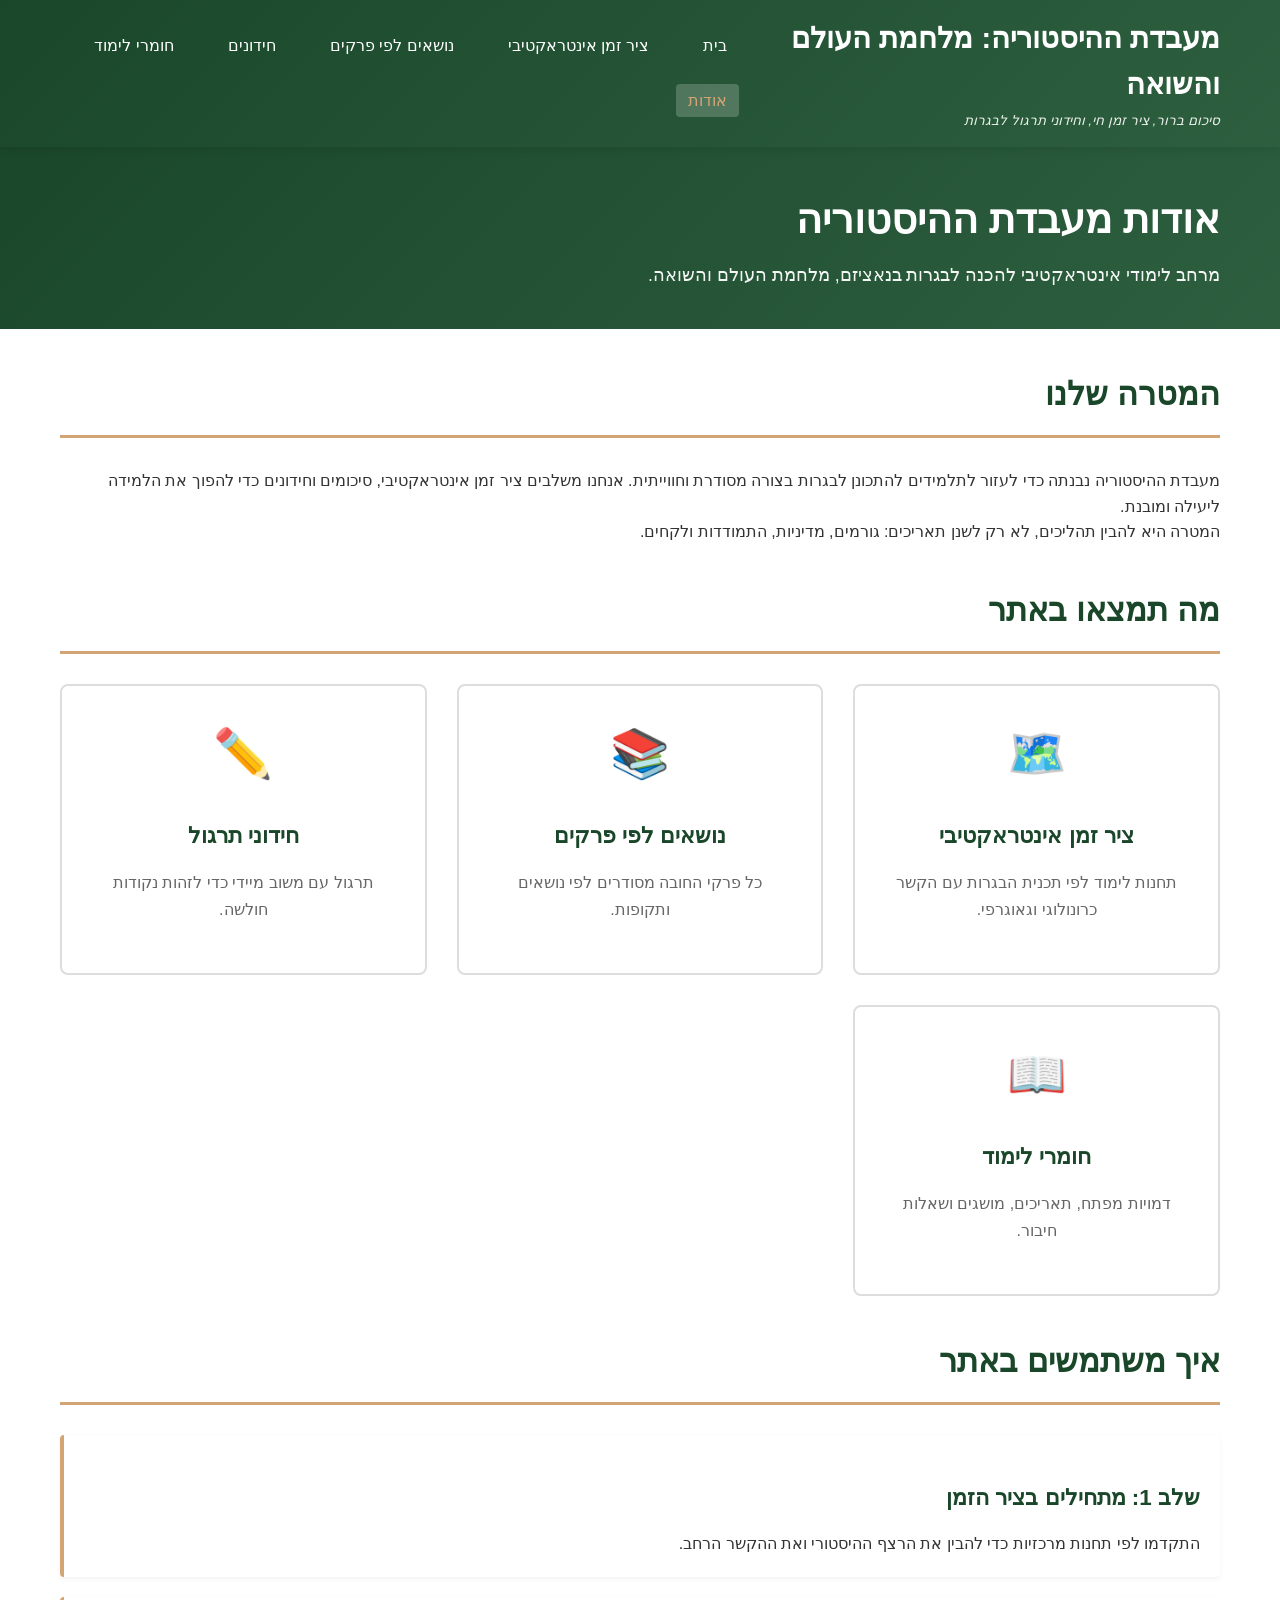
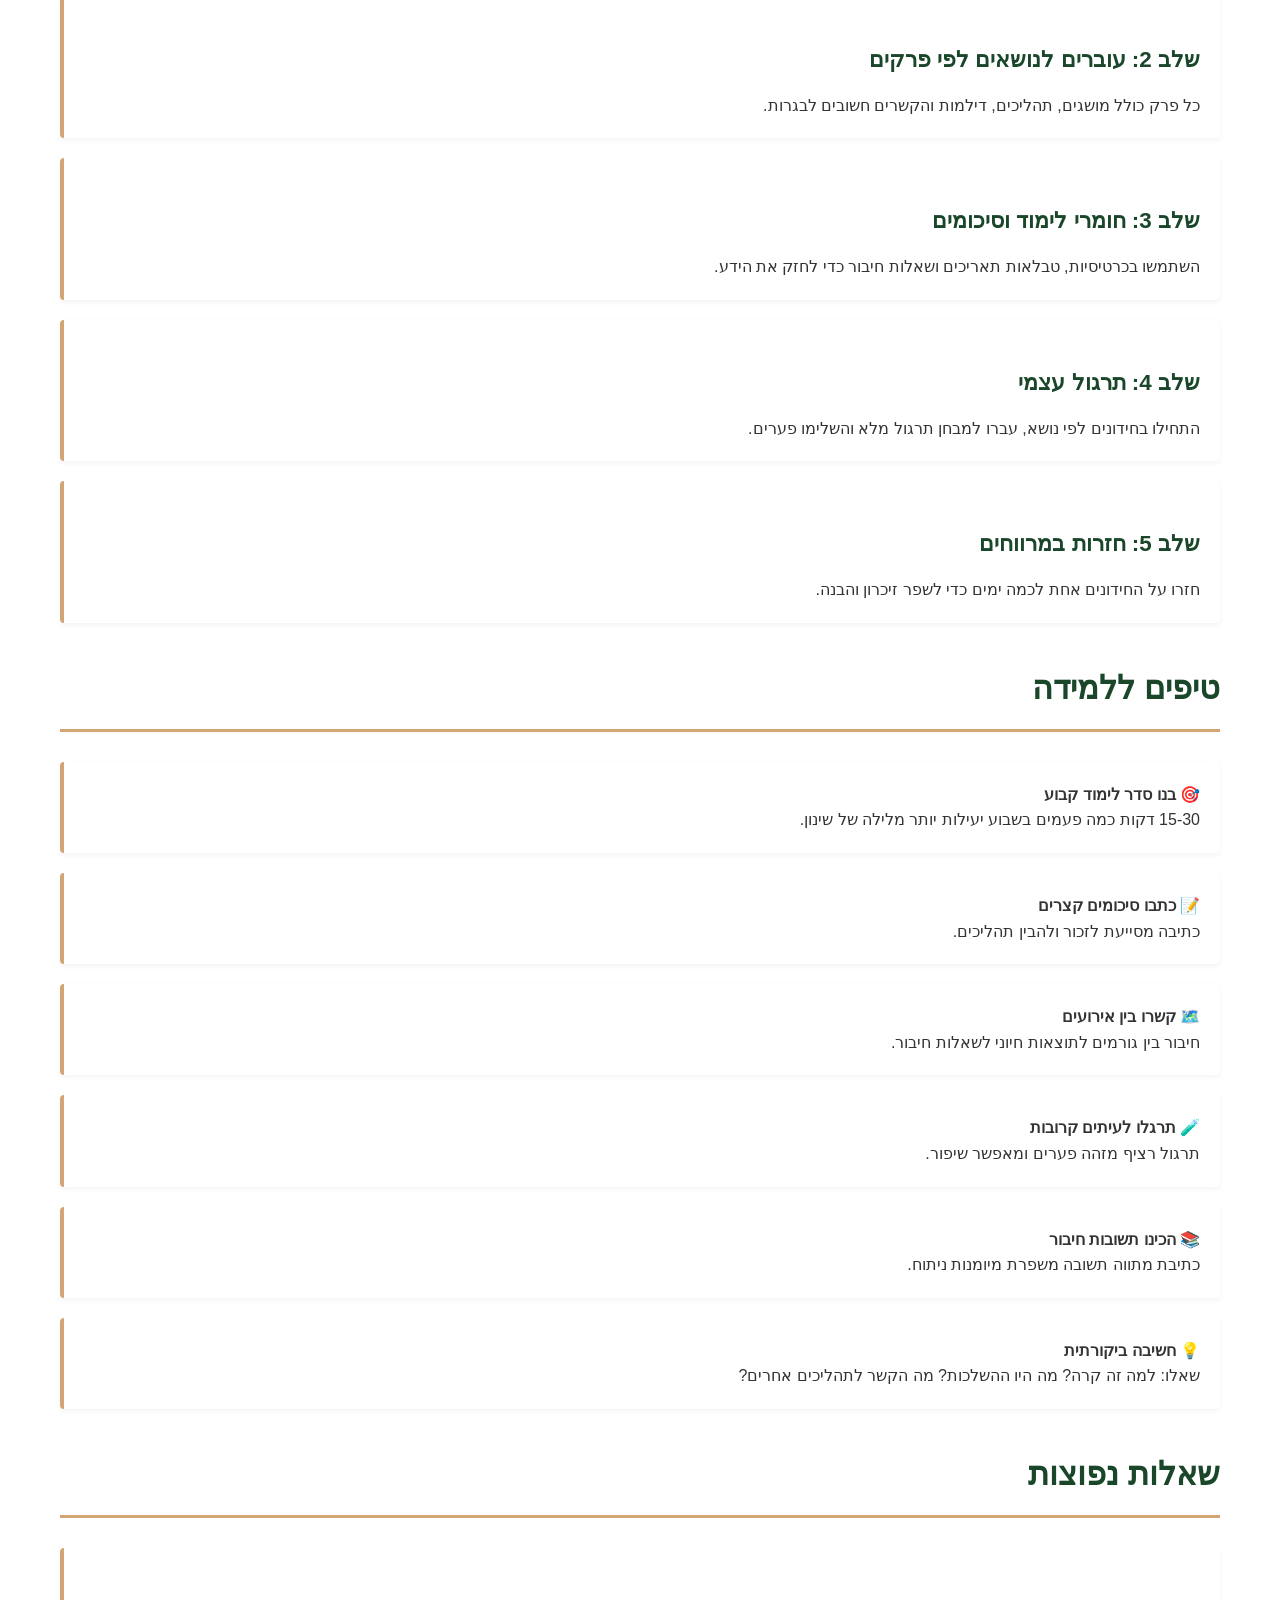
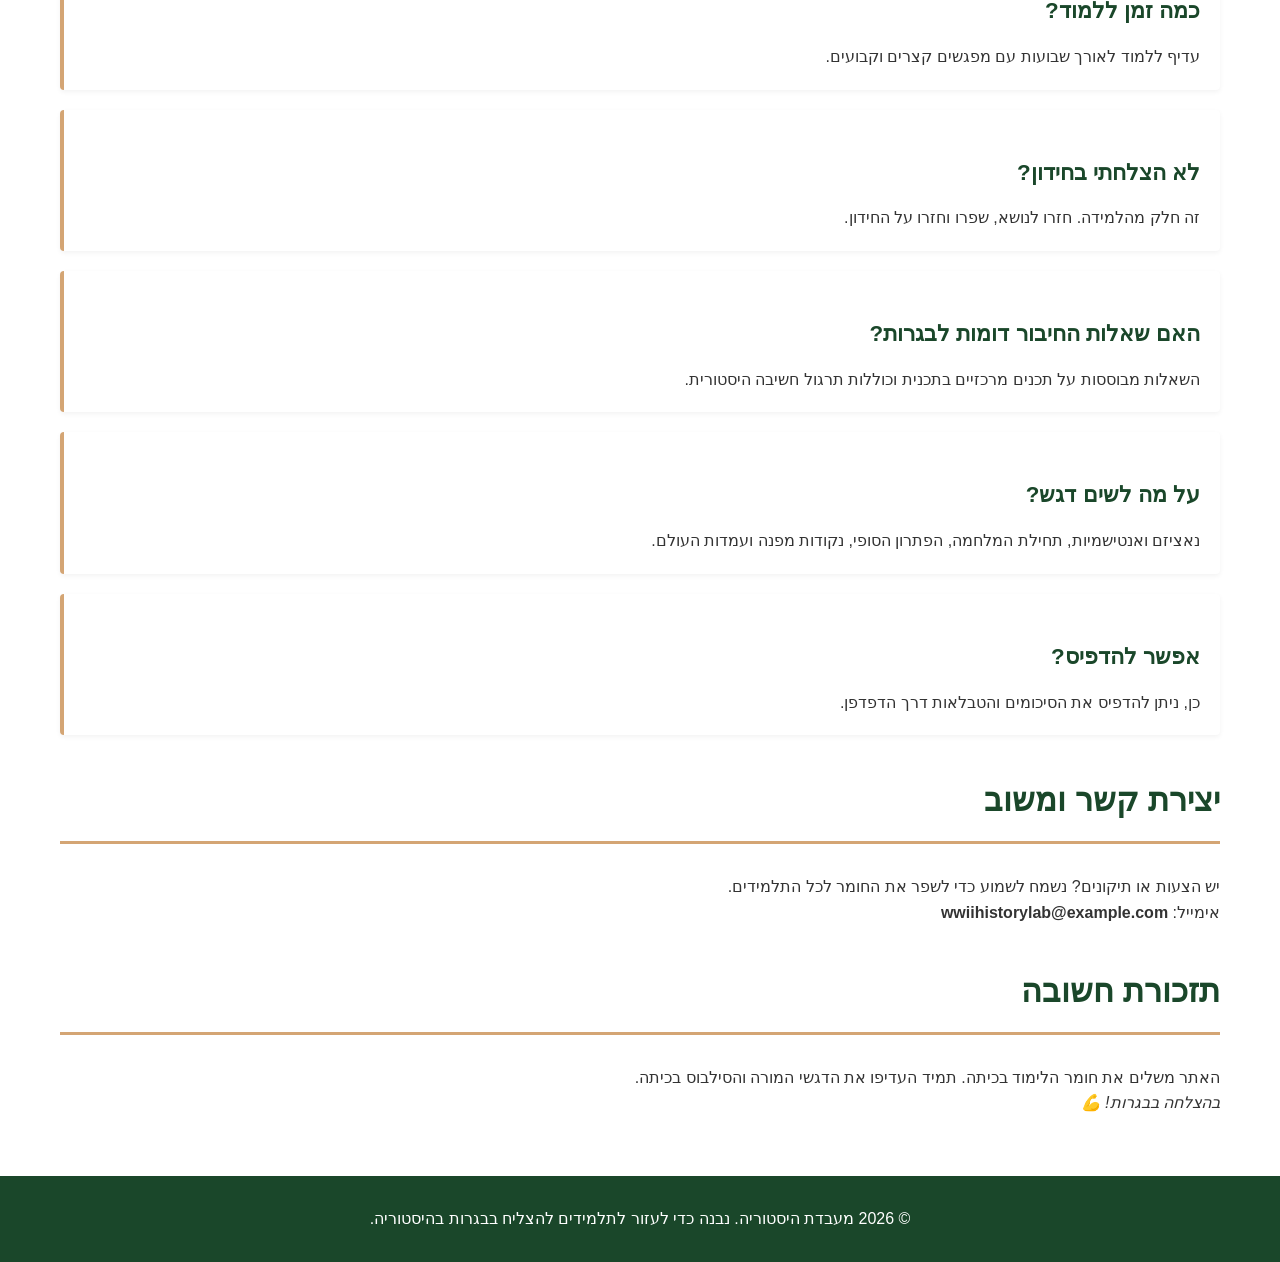
==== about.html @ 6826a418 "Add study materials and topics pages with corresponding styles - Created study-materials.html to pro" ====
<!DOCTYPE html>
<html lang="he" dir="rtl">
<head>
  <meta charset="UTF-8">
  <meta name="viewport" content="width=device-width, initial-scale=1.0">
  <title>אודות - מעבדת היסטוריה</title>
  <link rel="stylesheet" href="styles/style.css">
</head>

<body dir="rtl">
  <header class="main-header">
    <div class="header-container">
      <div class="logo">
        <h1>מעבדת ההיסטוריה: מלחמת העולם והשואה</h1>
        <p class="tagline">סיכום ברור, ציר זמן חי, וחידוני תרגול לבגרות</p>
      </div>
      <nav class="main-nav">
        <ul>
          <li><a href="index.html">בית</a></li>
          <li><a href="interactive-timeline.html">ציר זמן אינטראקטיבי</a></li>
          <li><a href="topics.html">נושאים לפי פרקים</a></li>
          <li><a href="quizzes.html">חידונים</a></li>
          <li><a href="study-materials.html">חומרי לימוד</a></li>
          <li><a href="about.html" class="active">אודות</a></li>
        </ul>
      </nav>
    </div>
  </header>

  <main>
    <section class="page-header">
      <div class="container">
        <h1>אודות מעבדת ההיסטוריה</h1>
        <p>מרחב לימודי אינטראקטיבי להכנה לבגרות בנאציזם, מלחמת העולם והשואה.</p>
      </div>
    </section>

    <div class="container">
      <section>
        <h2>המטרה שלנו</h2>
        <p>
          מעבדת ההיסטוריה נבנתה כדי לעזור לתלמידים להתכונן לבגרות בצורה מסודרת וחווייתית. 
          אנחנו משלבים ציר זמן אינטראקטיבי, סיכומים וחידונים כדי להפוך את הלמידה ליעילה ומובנת.
        </p>
        <p>
          המטרה היא להבין תהליכים, לא רק לשנן תאריכים: גורמים, מדיניות, התמודדות ולקחים.
        </p>
      </section>

      <section>
        <h2>מה תמצאו באתר</h2>
        <div class="features-grid" style="margin-bottom: 40px;">
          <div class="feature-card">
            <div class="feature-icon">🗺️</div>
            <h3>ציר זמן אינטראקטיבי</h3>
            <p>תחנות לימוד לפי תכנית הבגרות עם הקשר כרונולוגי וגאוגרפי.</p>
          </div>

          <div class="feature-card">
            <div class="feature-icon">📚</div>
            <h3>נושאים לפי פרקים</h3>
            <p>כל פרקי החובה מסודרים לפי נושאים ותקופות.</p>
          </div>

          <div class="feature-card">
            <div class="feature-icon">✏️</div>
            <h3>חידוני תרגול</h3>
            <p>תרגול עם משוב מיידי כדי לזהות נקודות חולשה.</p>
          </div>

          <div class="feature-card">
            <div class="feature-icon">📖</div>
            <h3>חומרי לימוד</h3>
            <p>דמויות מפתח, תאריכים, מושגים ושאלות חיבור.</p>
          </div>
        </div>
      </section>

      <section>
        <h2>איך משתמשים באתר</h2>
        <div class="card">
          <h3>שלב 1: מתחילים בציר הזמן</h3>
          <p>
            התקדמו לפי תחנות מרכזיות כדי להבין את הרצף ההיסטורי ואת ההקשר הרחב.
          </p>
        </div>

        <div class="card">
          <h3>שלב 2: עוברים לנושאים לפי פרקים</h3>
          <p>
            כל פרק כולל מושגים, תהליכים, דילמות והקשרים חשובים לבגרות.
          </p>
        </div>

        <div class="card">
          <h3>שלב 3: חומרי לימוד וסיכומים</h3>
          <p>
            השתמשו בכרטיסיות, טבלאות תאריכים ושאלות חיבור כדי לחזק את הידע.
          </p>
        </div>

        <div class="card">
          <h3>שלב 4: תרגול עצמי</h3>
          <p>
            התחילו בחידונים לפי נושא, עברו למבחן תרגול מלא והשלימו פערים.
          </p>
        </div>

        <div class="card">
          <h3>שלב 5: חזרות במרווחים</h3>
          <p>חזרו על החידונים אחת לכמה ימים כדי לשפר זיכרון והבנה.</p>
        </div>
      </section>

      <section>
        <h2>טיפים ללמידה</h2>
        <div class="card">
          <h4>🎯 בנו סדר לימוד קבוע</h4>
          <p>15-30 דקות כמה פעמים בשבוע יעילות יותר מלילה של שינון.</p>
        </div>

        <div class="card">
          <h4>📝 כתבו סיכומים קצרים</h4>
          <p>כתיבה מסייעת לזכור ולהבין תהליכים.</p>
        </div>

        <div class="card">
          <h4>🗺️ קשרו בין אירועים</h4>
          <p>חיבור בין גורמים לתוצאות חיוני לשאלות חיבור.</p>
        </div>

        <div class="card">
          <h4>🧪 תרגלו לעיתים קרובות</h4>
          <p>תרגול רציף מזהה פערים ומאפשר שיפור.</p>
        </div>

        <div class="card">
          <h4>📚 הכינו תשובות חיבור</h4>
          <p>כתיבת מתווה תשובה משפרת מיומנות ניתוח.</p>
        </div>

        <div class="card">
          <h4>💡 חשיבה ביקורתית</h4>
          <p>שאלו: למה זה קרה? מה היו ההשלכות? מה הקשר לתהליכים אחרים?</p>
        </div>
      </section>

      <section>
        <h2>שאלות נפוצות</h2>
        <div class="card">
          <h3>כמה זמן ללמוד?</h3>
          <p>עדיף ללמוד לאורך שבועות עם מפגשים קצרים וקבועים.</p>
        </div>

        <div class="card">
          <h3>לא הצלחתי בחידון?</h3>
          <p>זה חלק מהלמידה. חזרו לנושא, שפרו וחזרו על החידון.</p>
        </div>

        <div class="card">
          <h3>האם שאלות החיבור דומות לבגרות?</h3>
          <p>השאלות מבוססות על תכנים מרכזיים בתכנית וכוללות תרגול חשיבה היסטורית.</p>
        </div>

        <div class="card">
          <h3>על מה לשים דגש?</h3>
          <p>נאציזם ואנטישמיות, תחילת המלחמה, הפתרון הסופי, נקודות מפנה ועמדות העולם.</p>
        </div>

        <div class="card">
          <h3>אפשר להדפיס?</h3>
          <p>כן, ניתן להדפיס את הסיכומים והטבלאות דרך הדפדפן.</p>
        </div>
      </section>

      <section>
        <h2>יצירת קשר ומשוב</h2>
        <p>יש הצעות או תיקונים? נשמח לשמוע כדי לשפר את החומר לכל התלמידים.</p>
        <p>אימייל: <strong>wwiihistorylab@example.com</strong></p>
      </section>

      <section>
        <h2>תזכורת חשובה</h2>
        <p>האתר משלים את חומר הלימוד בכיתה. תמיד העדיפו את הדגשי המורה והסילבוס בכיתה.</p>
        <p><em>בהצלחה בבגרות! 💪</em></p>
      </section>
    </div>
  </main>

  <footer>
    <div class="container">
      <p>&copy; 2026 מעבדת היסטוריה. נבנה כדי לעזור לתלמידים להצליח בבגרות בהיסטוריה.</p>
    </div>
  </footer>

  <script src="scripts/main.js"></script>
</body>
</html>
---- styles/style.css ----
/* Reset & Base Styles */
* {
  margin: 0;
  padding: 0;
  box-sizing: border-box;
}

:root {
  --primary-color: #1a472a;
  --secondary-color: #d4a574;
  --accent-color: #c41e3a;
  --light-bg: #f5f5f5;
  --text-dark: #333;
  --text-light: #666;
  --border-color: #ddd;
  --success-color: #27ae60;
  --warning-color: #e74c3c;
}

html {
  scroll-behavior: smooth;
}

body {
  font-family: 'Segoe UI', Tahoma, Geneva, Verdana, sans-serif;
  line-height: 1.6;
  color: var(--text-dark);
  background-color: #fff;
  direction: rtl;
  text-align: right;
}

/* Container & Layout */
.container {
  max-width: 1200px;
  margin: 0 auto;
  padding: 0 20px;
}

/* Header Styles */
.main-header {
  background: linear-gradient(135deg, var(--primary-color) 0%, #2d5f3f 100%);
  color: white;
  padding: 15px 0;
  position: sticky;
  top: 0;
  z-index: 100;
  box-shadow: 0 2px 10px rgba(0, 0, 0, 0.1);
}

.header-container {
  max-width: 1200px;
  margin: 0 auto;
  padding: 0 20px;
  display: flex;
  justify-content: space-between;
  align-items: center;
}

.logo h1 {
  font-size: 1.8em;
  margin-bottom: 3px;
}

.tagline {
  font-size: 0.85em;
  opacity: 0.9;
  font-style: italic;
}

.main-nav ul {
  display: flex;
  list-style: none;
  gap: 30px;
  flex-wrap: wrap;
}

.main-nav a {
  color: white;
  text-decoration: none;
  font-weight: 500;
  padding: 8px 12px;
  border-radius: 4px;
  transition: all 0.3s ease;
}

.main-nav a:hover,
.main-nav a.active {
  background-color: rgba(255, 255, 255, 0.2);
  color: var(--secondary-color);
}

/* Hero Section */
.hero {
  background: linear-gradient(135deg, rgba(26, 71, 42, 0.9) 0%, rgba(196, 30, 58, 0.9) 100%),
              url('/images/hero-bg.jpg') center/cover;
  color: white;
  padding: 100px 20px;
  text-align: center;
  margin-bottom: 50px;
}

.hero-content h2 {
  font-size: 3em;
  margin-bottom: 15px;
  font-weight: bold;
}

.hero-content p {
  font-size: 1.3em;
  margin-bottom: 30px;
  opacity: 0.95;
}

.cta-button {
  display: inline-block;
  background-color: var(--secondary-color);
  color: var(--primary-color);
  padding: 15px 40px;
  font-size: 1.1em;
  border-radius: 50px;
  text-decoration: none;
  font-weight: bold;
  transition: all 0.3s ease;
  cursor: pointer;
  border: none;
}

.cta-button:hover {
  background-color: #e8c394;
  transform: translateY(-3px);
  box-shadow: 0 5px 15px rgba(0, 0, 0, 0.2);
}

/* Features Section */
.features {
  padding: 60px 0;
  background-color: white;
}

.features h2 {
  text-align: center;
  font-size: 2.2em;
  margin-bottom: 50px;
  color: var(--primary-color);
}

.features-grid {
  display: grid;
  grid-template-columns: repeat(auto-fit, minmax(280px, 1fr));
  gap: 30px;
}

.feature-card {
  background: white;
  border: 2px solid var(--border-color);
  border-radius: 8px;
  padding: 30px;
  text-align: center;
  transition: all 0.3s ease;
  cursor: pointer;
}

.feature-card:hover {
  border-color: var(--secondary-color);
  box-shadow: 0 10px 25px rgba(0, 0, 0, 0.1);
  transform: translateY(-5px);
}

.feature-icon {
  font-size: 3em;
  margin-bottom: 15px;
}

.feature-card h3 {
  color: var(--primary-color);
  margin-bottom: 15px;
  font-size: 1.4em;
}

.feature-card p {
  color: var(--text-light);
  margin-bottom: 20px;
  line-height: 1.7;
}

.feature-link {
  color: var(--secondary-color);
  text-decoration: none;
  font-weight: bold;
  transition: all 0.3s ease;
}

.feature-link:hover {
  color: var(--accent-color);
}

/* Quick Start Section */
.quick-start {
  background-color: var(--light-bg);
  padding: 60px 0;
  text-align: center;
}

.quick-start h2 {
  font-size: 2.2em;
  margin-bottom: 40px;
  color: var(--primary-color);
}

.quick-start-buttons {
  display: flex;
  justify-content: center;
  gap: 20px;
  flex-wrap: wrap;
}

.start-button {
  background-color: var(--primary-color);
  color: white;
  border: none;
  padding: 25px 35px;
  border-radius: 8px;
  font-size: 1.1em;
  font-weight: bold;
  cursor: pointer;
  transition: all 0.3s ease;
  display: flex;
  align-items: center;
  gap: 12px;
}

.start-button:hover {
  background-color: var(--accent-color);
  transform: scale(105%);
}

.button-number {
  background-color: var(--secondary-color);
  color: var(--primary-color);
  width: 35px;
  height: 35px;
  border-radius: 50%;
  display: flex;
  align-items: center;
  justify-content: center;
  font-weight: bold;
}

/* Footer */
footer {
  background-color: var(--primary-color);
  color: white;
  text-align: center;
  padding: 30px 0;
  margin-top: 60px;
}

/* Main Content */
main {
  min-height: calc(100vh - 200px);
}

/* Utility Classes */
.active {
  color: var(--secondary-color);
}

/* Responsive Design */
@media (max-width: 768px) {
  .header-container {
    flex-direction: column;
    gap: 15px;
  }

  .main-nav ul {
    gap: 15px;
    justify-content: center;
  }

  .hero-content h2 {
    font-size: 2em;
  }

  .hero-content p {
    font-size: 1.1em;
  }

  .quick-start-buttons {
    flex-direction: column;
  }

  .start-button {
    justify-content: center;
  }
}

/* Page Content Styles */
.page-header {
  background: linear-gradient(135deg, var(--primary-color) 0%, #2d5f3f 100%);
  color: white;
  padding: 40px 0;
  margin-bottom: 40px;
}

.page-header h1 {
  font-size: 2.5em;
  margin-bottom: 10px;
}

.page-header p {
  font-size: 1.1em;
  opacity: 0.95;
}

/* Section Styles */
section {
  margin-bottom: 40px;
}

section h2 {
  color: var(--primary-color);
  font-size: 2em;
  margin-bottom: 30px;
  border-bottom: 3px solid var(--secondary-color);
  padding-bottom: 15px;
}

section h3 {
  color: var(--primary-color);
  font-size: 1.4em;
  margin-top: 25px;
  margin-bottom: 15px;
}

/* Card Styles */
.card {
  background: white;
  border-left: 4px solid var(--secondary-color);
  padding: 20px;
  margin-bottom: 20px;
  border-radius: 4px;
  box-shadow: 0 2px 5px rgba(0, 0, 0, 0.05);
}

.card:hover {
  box-shadow: 0 5px 15px rgba(0, 0, 0, 0.1);
  transition: all 0.3s ease;
}

/* Button Styles */
.btn {
  display: inline-block;
  padding: 12px 25px;
  border-radius: 4px;
  text-decoration: none;
  font-weight: bold;
  transition: all 0.3s ease;
  border: none;
  cursor: pointer;
}

.btn-primary {
  background-color: var(--primary-color);
  color: white;
}

.btn-primary:hover {
  background-color: var(--accent-color);
}

.btn-secondary {
  background-color: var(--secondary-color);
  color: var(--primary-color);
}

.btn-secondary:hover {
  background-color: #e8c394;
}

.btn-success {
  background-color: var(--success-color);
  color: white;
}

.btn-success:hover {
  background-color: #229954;
}

/* Timeline Styles */
.timeline {
  position: relative;
  padding: 20px 0;
}

.timeline-item {
  margin-bottom: 50px;
  padding-left: 50px;
  position: relative;
}

.timeline-item::before {
  content: '';
  position: absolute;
  left: 0;
  top: 0;
  width: 30px;
  height: 30px;
  background-color: var(--secondary-color);
  border-radius: 50%;
  border: 3px solid var(--primary-color);
}

.timeline-item::after {
  content: '';
  position: absolute;
  left: 14px;
  top: 30px;
  width: 2px;
  height: 50px;
  background-color: var(--border-color);
}

.timeline-item:last-child::after {
  display: none;
}

/* RTL adjustments */
body[dir="rtl"] .timeline-item {
  padding-right: 50px;
  padding-left: 0;
}

body[dir="rtl"] .timeline-item::before {
  right: 0;
  left: auto;
}

body[dir="rtl"] .timeline-item::after {
  right: 14px;
  left: auto;
}

.list-rtl {
  padding-right: 20px;
  padding-left: 0;
}

.timeline-points {
  padding-right: 20px;
  padding-left: 0;
  margin: 0;
}

.detail-significance {
  margin-top: 15px;
  padding: 10px;
  background-color: #f5f5f5;
  border-right: 3px solid var(--secondary-color);
  border-left: none;
}

.timeline-item h4 {
  color: var(--primary-color);
  margin-bottom: 5px;
}

.timeline-item .date {
  color: var(--secondary-color);
  font-weight: bold;
  font-size: 0.9em;
}

/* Quiz Styles */
.quiz-container {
  background: white;
  border-radius: 8px;
  padding: 30px;
  margin-bottom: 30px;
  box-shadow: 0 2px 10px rgba(0, 0, 0, 0.1);
}

.question {
  margin-bottom: 25px;
}

.question h4 {
  color: var(--primary-color);
  margin-bottom: 15px;
  font-size: 1.1em;
}

.option {
  background-color: var(--light-bg);
  border: 2px solid var(--border-color);
  padding: 12px 15px;
  margin-bottom: 10px;
  border-radius: 4px;
  cursor: pointer;
  transition: all 0.3s ease;
}

.option:hover {
  border-color: var(--secondary-color);
  background-color: rgba(212, 165, 116, 0.1);
}

.option input[type="radio"] {
  margin-right: 10px;
}

.option.selected {
  background-color: rgba(212, 165, 116, 0.2);
  border-color: var(--secondary-color);
}

.option.correct {
  background-color: rgba(39, 174, 96, 0.2);
  border-color: var(--success-color);
}

.option.incorrect {
  background-color: rgba(231, 76, 60, 0.2);
  border-color: var(--warning-color);
}

/* Table Styles */
table {
  width: 100%;
  border-collapse: collapse;
  margin: 20px 0;
}

table th {
  background-color: var(--primary-color);
  color: white;
  padding: 15px;
  text-align: left;
}

table td {
  padding: 12px 15px;
  border-bottom: 1px solid var(--border-color);
}

table tr:hover {
  background-color: var(--light-bg);
}

/* Flashcard Styles */
.flashcard-container {
  perspective: 1000px;
  margin: 20px 0;
}

.flashcard {
  background: white;
  border: 2px solid var(--border-color);
  border-radius: 8px;
  padding: 40px;
  text-align: center;
  cursor: pointer;
  transition: all 0.3s ease;
  min-height: 300px;
  display: flex;
  align-items: center;
  justify-content: center;
  box-shadow: 0 5px 15px rgba(0, 0, 0, 0.1);
}

.flashcard:hover {
  box-shadow: 0 8px 20px rgba(0, 0, 0, 0.15);
}

.flashcard.flipped {
  background-color: var(--secondary-color);
  color: white;
}

.flashcard h3 {
  margin: 0;
  color: var(--primary-color);
}

.flashcard.flipped h3 {
  color: white;
}

.flashcard.flipped .answer {
  display: block;
}
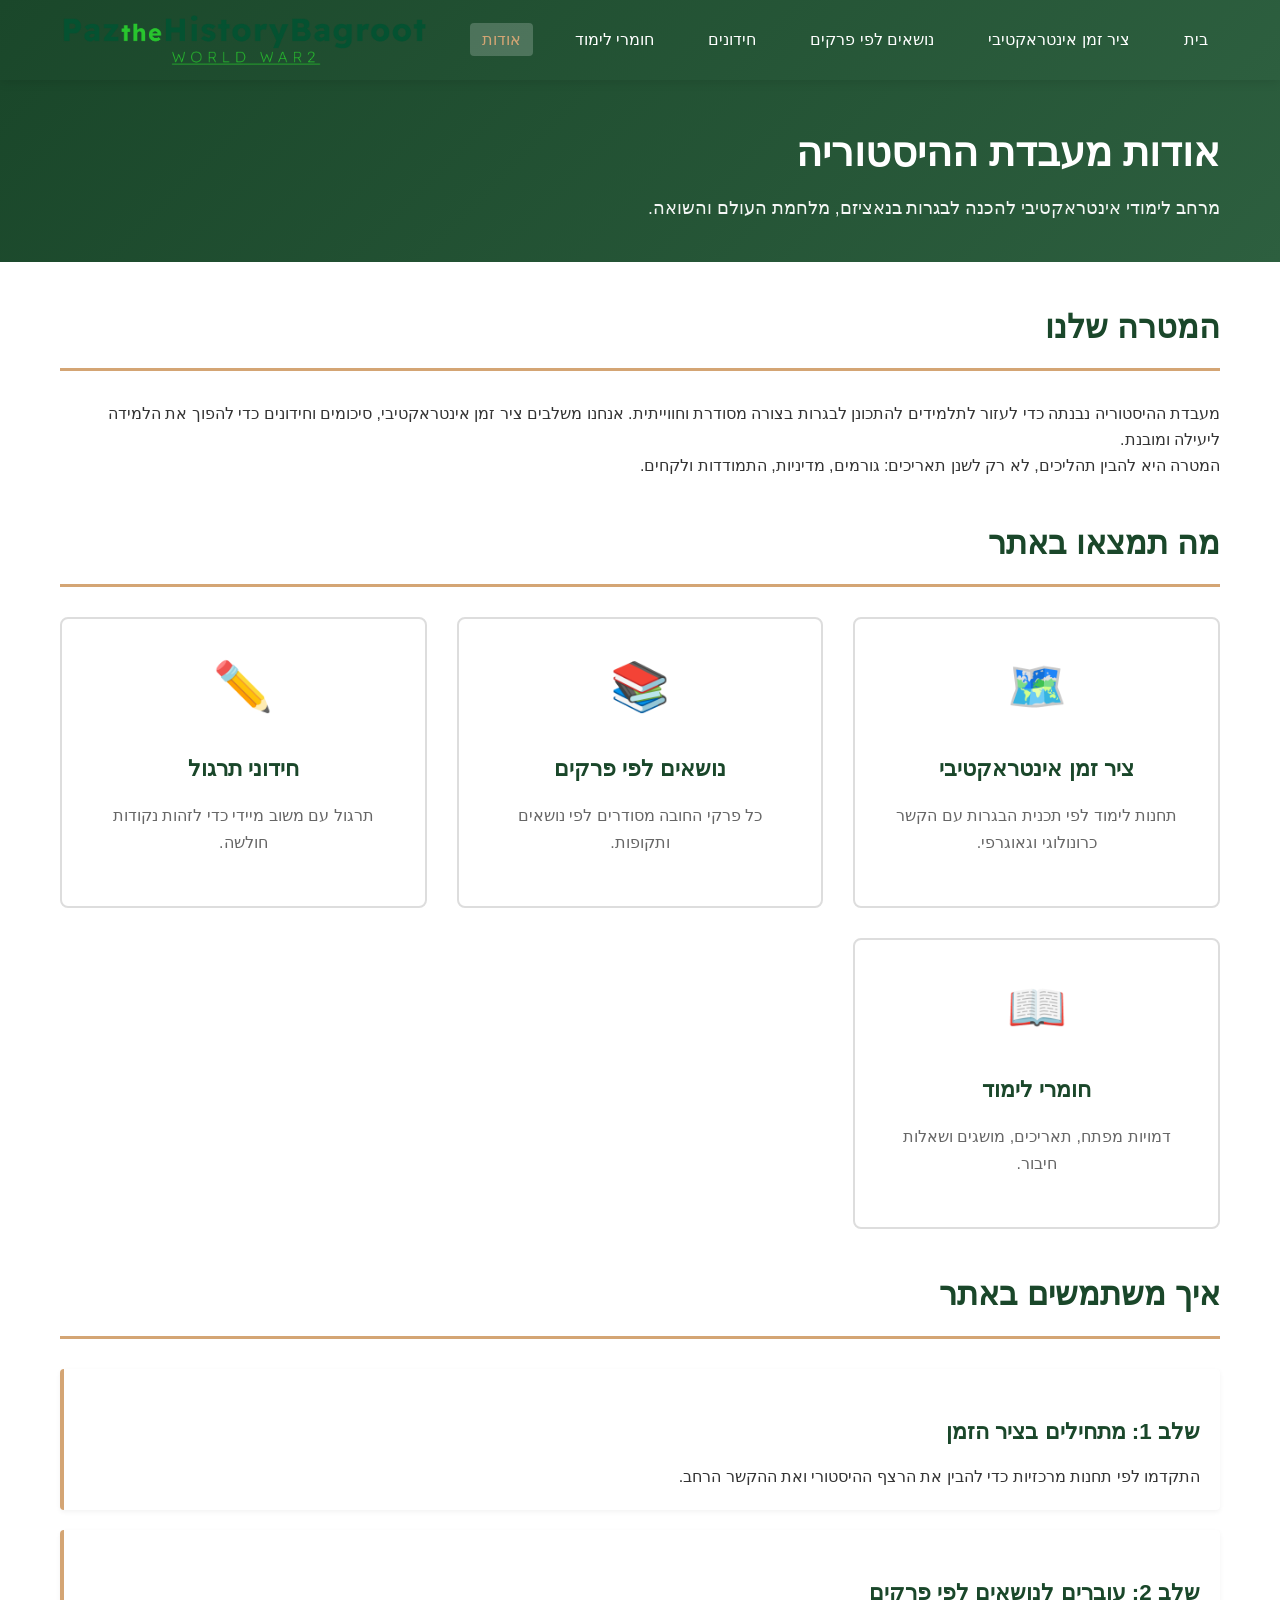
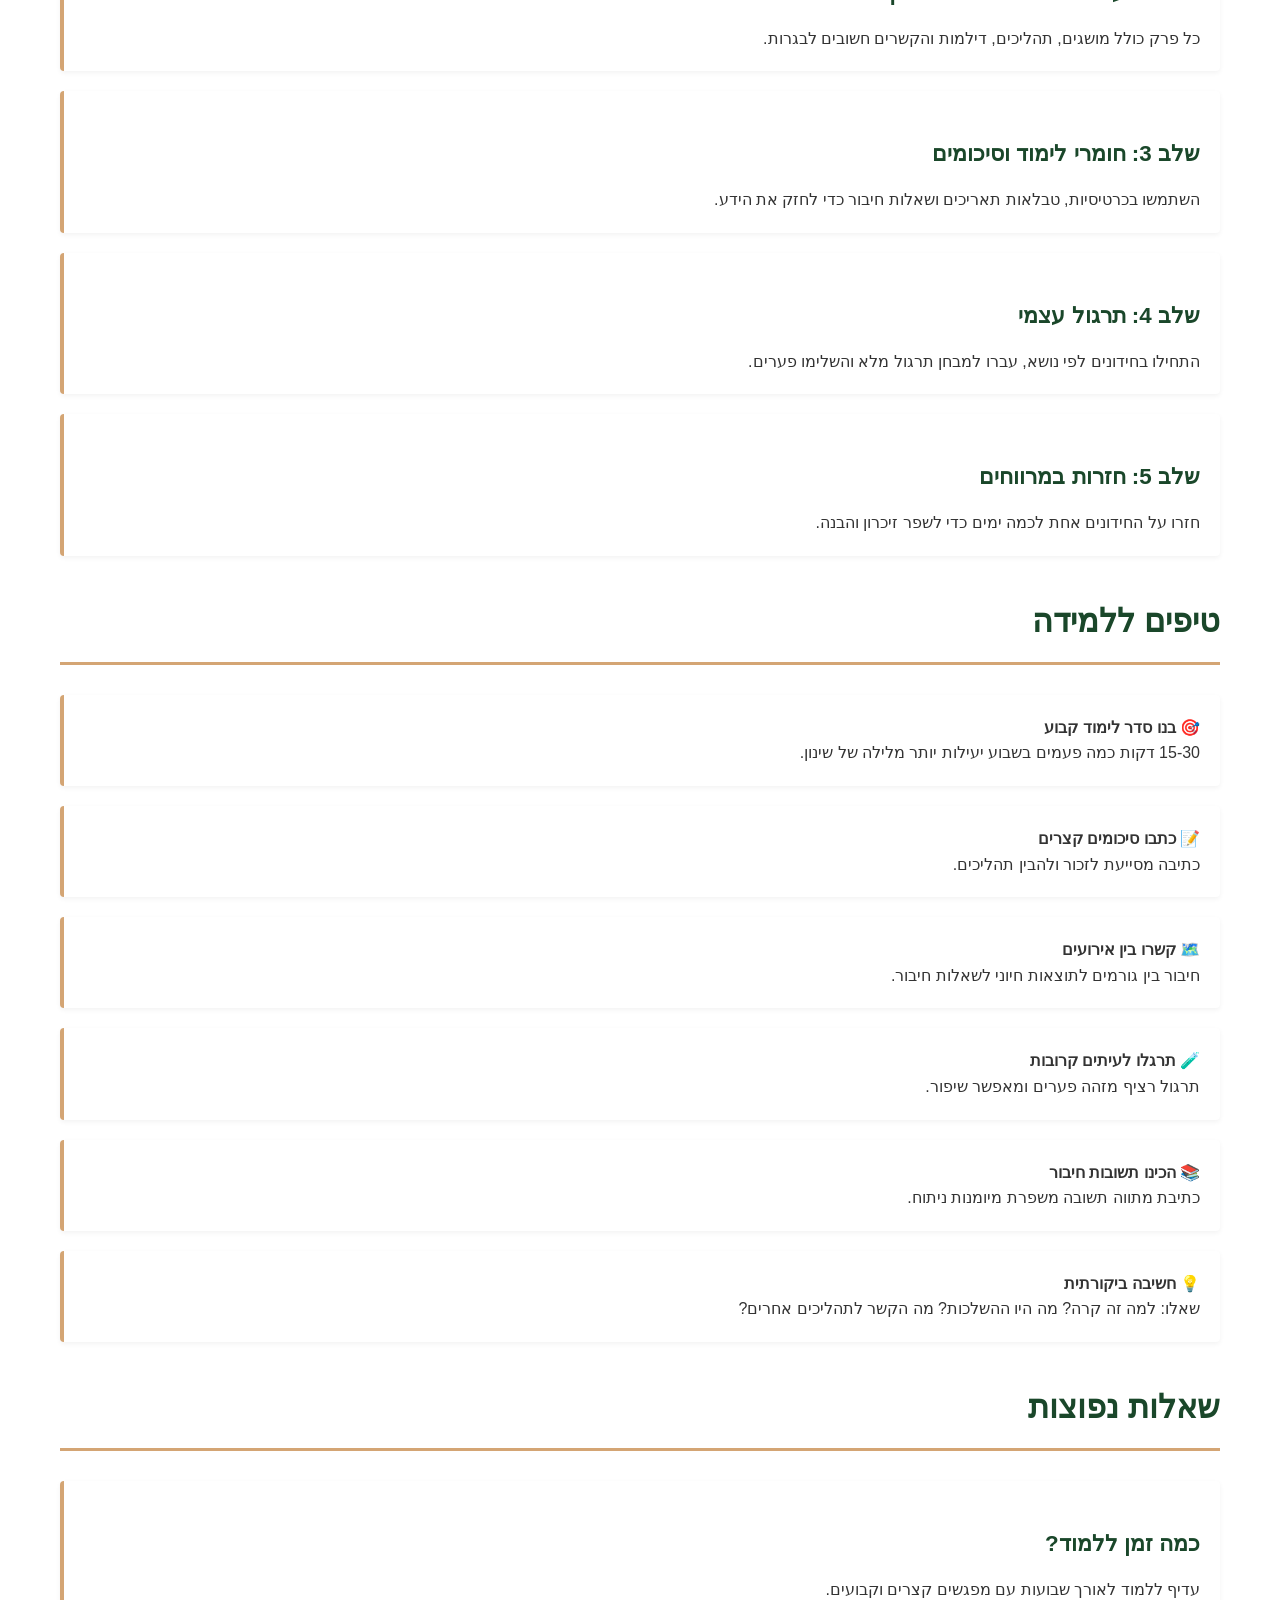
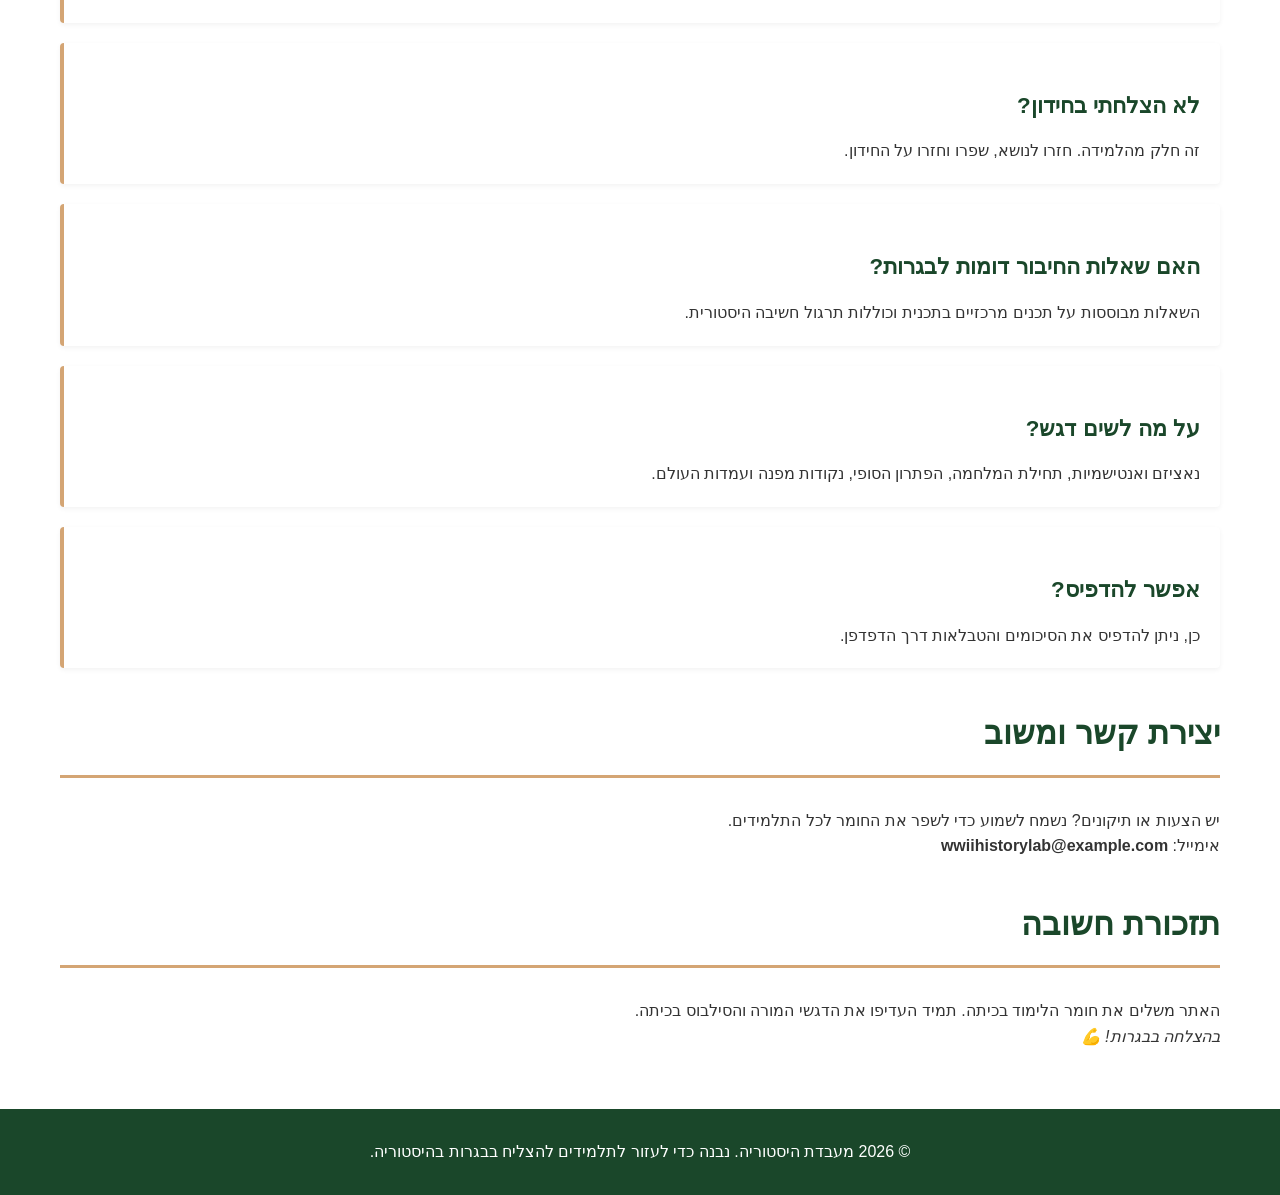
==== commit 1a939301: "Redesign header with logo and add WWII animations Header changes: - Replaced text logo with PaztheHi" ====
--- a/about.html
+++ b/about.html
@@ -10,10 +10,6 @@
 <body dir="rtl">
   <header class="main-header">
     <div class="header-container">
-      <div class="logo">
-        <h1>מעבדת ההיסטוריה: מלחמת העולם והשואה</h1>
-        <p class="tagline">סיכום ברור, ציר זמן חי, וחידוני תרגול לבגרות</p>
-      </div>
       <nav class="main-nav">
         <ul>
           <li><a href="index.html">בית</a></li>
@@ -24,6 +20,9 @@
           <li><a href="about.html" class="active">אודות</a></li>
         </ul>
       </nav>
+      <a href="index.html" class="logo-link">
+        <img src="images/pazthehistorybagroot-high-resolution-logo-transparent.png" alt="PaztheHistoryBagroot" class="header-logo">
+      </a>
     </div>
   </header>
 
--- a/styles/style.css
+++ b/styles/style.css
@@ -57,6 +57,25 @@
   align-items: center;
 }
 
+.logo-link {
+  display: flex;
+  align-items: center;
+}
+
+.header-logo {
+  height: 50px;
+  width: auto;
+  transition: transform 0.3s ease;
+}
+
+.logo-link:hover .header-logo {
+  transform: scale(1.05);
+}
+
+.logo-link:hover {
+  text-decoration: none;
+}
+
 .logo h1 {
   font-size: 1.8em;
   margin-bottom: 3px;
@@ -98,6 +117,60 @@
   padding: 100px 20px;
   text-align: center;
   margin-bottom: 50px;
+  position: relative;
+  overflow: hidden;
+}
+
+.hero-background {
+  position: absolute;
+  top: 0;
+  left: 0;
+  right: 0;
+  bottom: 0;
+  opacity: 0.3;
+}
+
+.plane {
+  position: absolute;
+  font-size: 4em;
+  opacity: 0.4;
+  animation: flyAcross 20s linear infinite;
+}
+
+.plane-1 {
+  top: 20%;
+  animation-delay: 0s;
+}
+
+.plane-2 {
+  top: 70%;
+  animation-delay: 10s;
+}
+
+@keyframes flyAcross {
+  from {
+    right: -100px;
+  }
+  to {
+    right: 100%;
+  }
+}
+
+.hero-content {
+  position: relative;
+  z-index: 1;
+  animation: fadeInUp 1s ease-out;
+}
+
+@keyframes fadeInUp {
+  from {
+    opacity: 0;
+    transform: translateY(30px);
+  }
+  to {
+    opacity: 1;
+    transform: translateY(0);
+  }
 }
 
 .hero-content h2 {
@@ -151,6 +224,40 @@
   gap: 30px;
 }
 
+.figures-grid {
+  display: grid;
+  grid-template-columns: repeat(auto-fit, minmax(280px, 1fr));
+  gap: 30px;
+}
+
+.figure-card {
+  display: block;
+  text-decoration: none;
+  color: inherit;
+  transition: transform 0.3s ease;
+}
+
+.figure-card:hover {
+  transform: translateY(-5px);
+}
+
+.figure-card .card {
+  height: 100%;
+  display: flex;
+  flex-direction: column;
+}
+
+.figure-img {
+  width: 150px;
+  height: 150px;
+  object-fit: cover;
+  object-position: center top;
+  border-radius: 50%;
+  margin: 0 auto 15px auto;
+  display: block;
+  border: 3px solid var(--secondary-color);
+}
+
 .feature-card {
   background: white;
   border: 2px solid var(--border-color);
@@ -346,6 +453,44 @@
 .card:hover {
   box-shadow: 0 5px 15px rgba(0, 0, 0, 0.1);
   transition: all 0.3s ease;
+}
+
+.essay-card {
+  cursor: pointer;
+  position: relative;
+}
+
+.essay-card::after {
+  content: "▼";
+  position: absolute;
+  left: 20px;
+  top: 20px;
+  font-size: 0.9em;
+  color: var(--secondary-color);
+  transition: transform 0.3s ease;
+}
+
+.essay-card.expanded::after {
+  transform: rotate(180deg);
+}
+
+.essay-answer {
+  max-height: 0;
+  overflow: hidden;
+  transition: max-height 0.5s ease;
+  margin-top: 0;
+}
+
+.essay-card.expanded .essay-answer {
+  max-height: 1000px;
+  margin-top: 15px;
+  padding-top: 15px;
+  border-top: 2px solid var(--secondary-color);
+}
+
+.essay-answer p {
+  margin-bottom: 10px;
+  line-height: 1.8;
 }
 
 /* Button Styles */
@@ -498,6 +643,11 @@
   border-radius: 4px;
   cursor: pointer;
   transition: all 0.3s ease;
+  display: flex;
+  align-items: flex-start;
+  gap: 10px;
+  word-wrap: break-word;
+  overflow-wrap: break-word;
 }
 
 .option:hover {
@@ -506,7 +656,8 @@
 }
 
 .option input[type="radio"] {
-  margin-right: 10px;
+  margin-top: 3px;
+  flex-shrink: 0;
 }
 
 .option.selected {
@@ -547,45 +698,84 @@
   background-color: var(--light-bg);
 }
 
+table td a {
+  color: var(--primary-color);
+  text-decoration: none;
+  font-weight: 500;
+  transition: color 0.3s ease;
+}
+
+table td a:hover {
+  color: var(--accent-color);
+  text-decoration: underline;
+}
+
 /* Flashcard Styles */
-.flashcard-container {
+.flashcard-set {
+  display: grid;
+  grid-template-columns: repeat(auto-fit, minmax(280px, 1fr));
+  gap: 20px;
+  margin: 20px 0;
+}
+
+.flashcard {
   perspective: 1000px;
-  margin: 20px 0;
-}
-
-.flashcard {
-  background: white;
+  height: 250px;
+  cursor: pointer;
+}
+
+.flashcard-inner {
+  position: relative;
+  width: 100%;
+  height: 100%;
+  transition: transform 0.6s;
+  transform-style: preserve-3d;
+}
+
+.flashcard.flipped .flashcard-inner {
+  transform: rotateY(180deg);
+}
+
+.flashcard-front,
+.flashcard-back {
+  position: absolute;
+  width: 100%;
+  height: 100%;
+  backface-visibility: hidden;
   border: 2px solid var(--border-color);
   border-radius: 8px;
-  padding: 40px;
-  text-align: center;
-  cursor: pointer;
-  transition: all 0.3s ease;
-  min-height: 300px;
   display: flex;
   align-items: center;
   justify-content: center;
+  padding: 30px;
   box-shadow: 0 5px 15px rgba(0, 0, 0, 0.1);
 }
 
-.flashcard:hover {
+.flashcard-front {
+  background: white;
+}
+
+.flashcard-front h3 {
+  margin: 0;
+  color: var(--primary-color);
+  font-size: 1.3em;
+  text-align: center;
+}
+
+.flashcard-back {
+  background-color: var(--secondary-color);
+  color: white;
+  transform: rotateY(180deg);
+}
+
+.flashcard-back p {
+  margin: 0;
+  font-size: 1em;
+  line-height: 1.6;
+  text-align: center;
+}
+
+.flashcard:hover .flashcard-front,
+.flashcard:hover .flashcard-back {
   box-shadow: 0 8px 20px rgba(0, 0, 0, 0.15);
 }
-
-.flashcard.flipped {
-  background-color: var(--secondary-color);
-  color: white;
-}
-
-.flashcard h3 {
-  margin: 0;
-  color: var(--primary-color);
-}
-
-.flashcard.flipped h3 {
-  color: white;
-}
-
-.flashcard.flipped .answer {
-  display: block;
-}
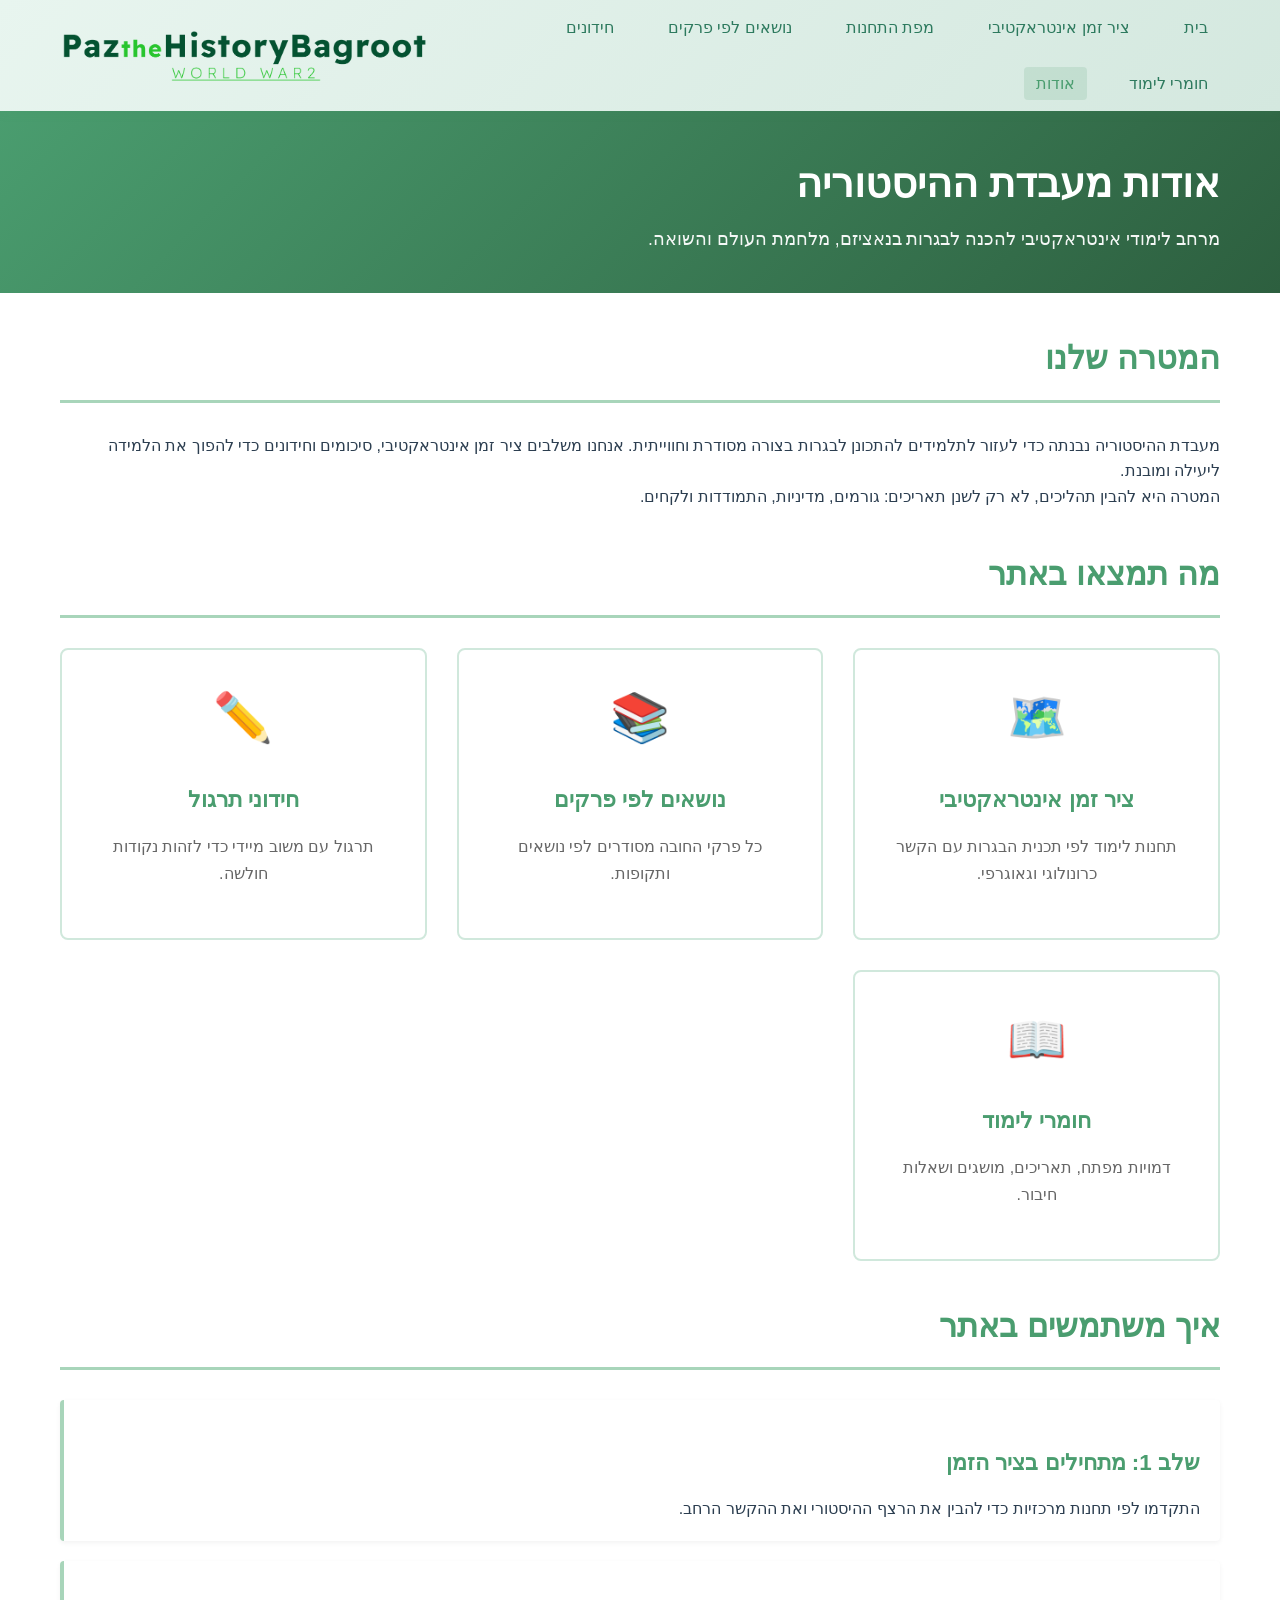
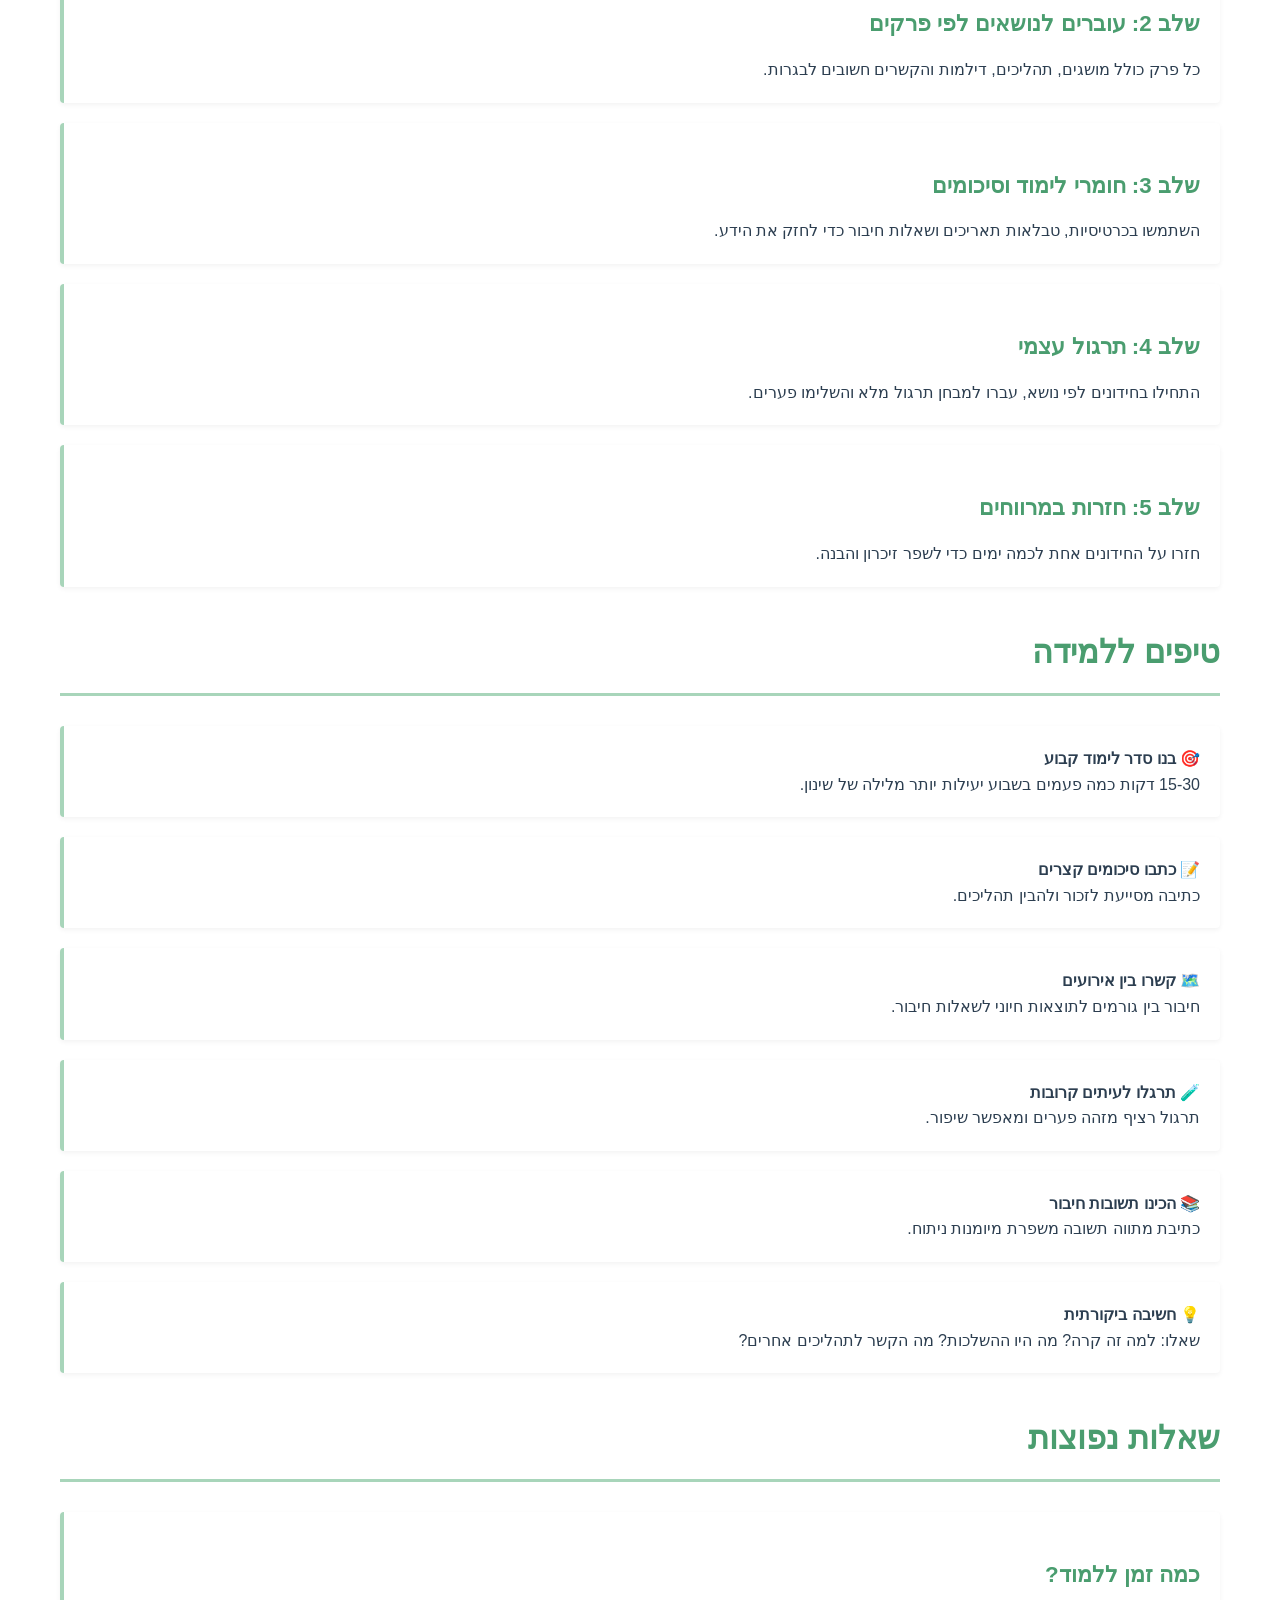
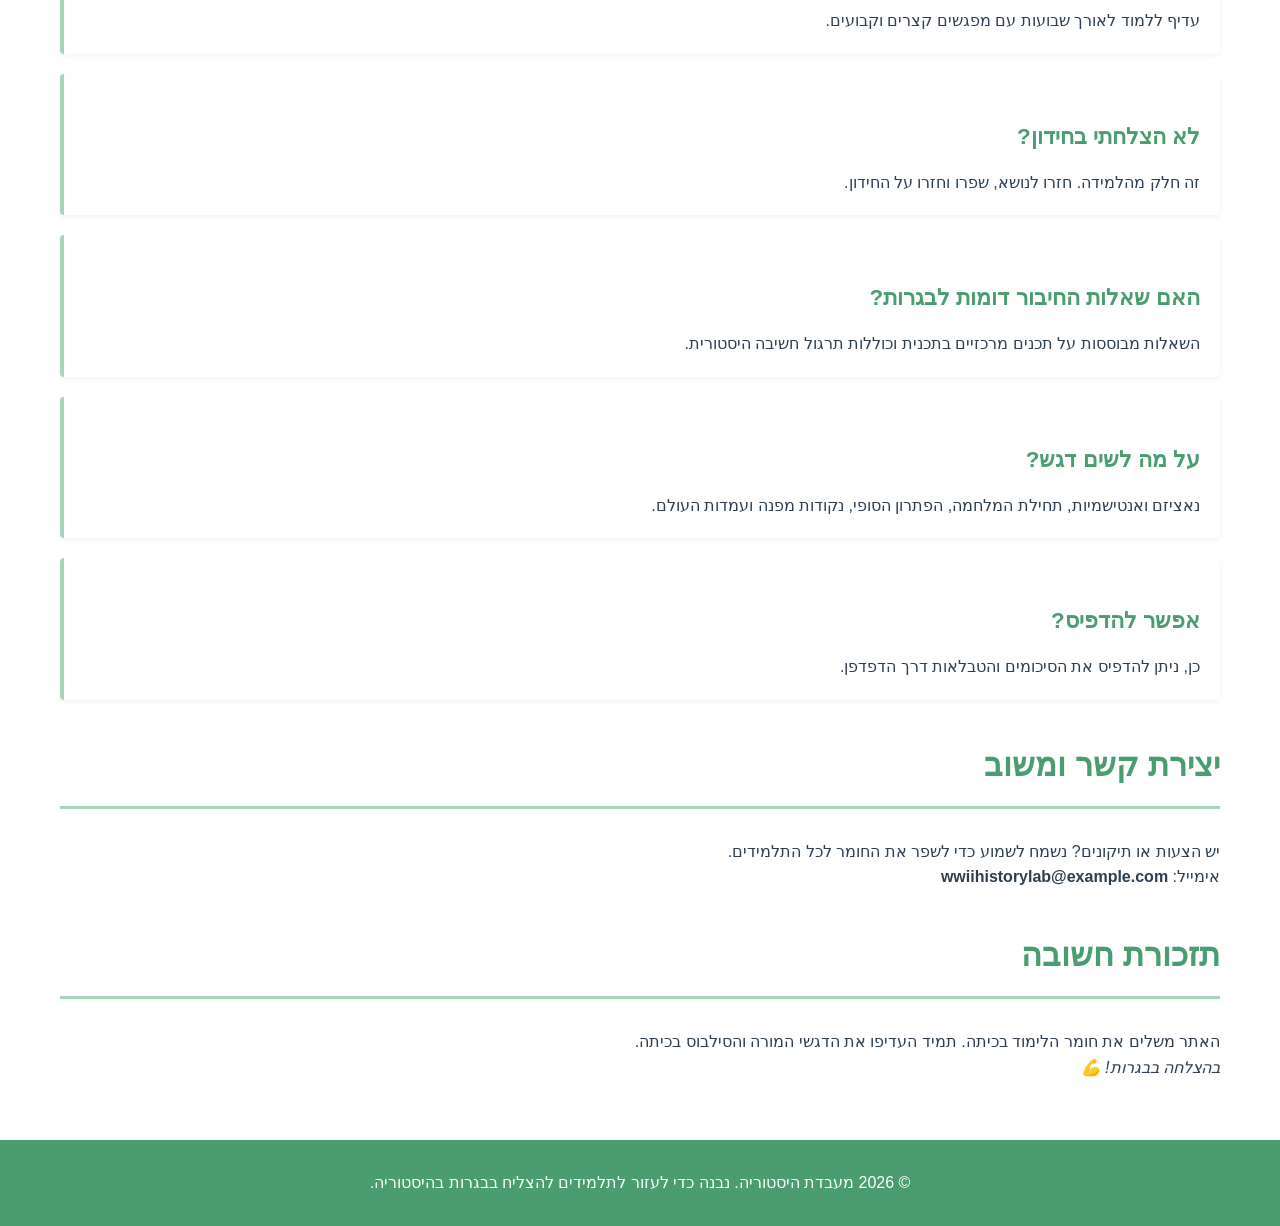
==== commit e9e02904: "Add interactive Europe timeline map with 34 chronological stations" ====
--- a/about.html
+++ b/about.html
@@ -14,6 +14,7 @@
         <ul>
           <li><a href="index.html">בית</a></li>
           <li><a href="interactive-timeline.html">ציר זמן אינטראקטיבי</a></li>
+          <li><a href="timeline-map.html">מפת התחנות</a></li>
           <li><a href="topics.html">נושאים לפי פרקים</a></li>
           <li><a href="quizzes.html">חידונים</a></li>
           <li><a href="study-materials.html">חומרי לימוד</a></li>
--- a/styles/style.css
+++ b/styles/style.css
@@ -6,14 +6,14 @@
 }
 
 :root {
-  --primary-color: #1a472a;
-  --secondary-color: #d4a574;
-  --accent-color: #c41e3a;
-  --light-bg: #f5f5f5;
-  --text-dark: #333;
+  --primary-color: #4a9d6f;
+  --secondary-color: #a8d5ba;
+  --accent-color: #2d7a5e;
+  --light-bg: #f0f8f4;
+  --text-dark: #2c3e50;
   --text-light: #666;
-  --border-color: #ddd;
-  --success-color: #27ae60;
+  --border-color: #d0e8dc;
+  --success-color: #52b788;
   --warning-color: #e74c3c;
 }
 
@@ -39,13 +39,13 @@
 
 /* Header Styles */
 .main-header {
-  background: linear-gradient(135deg, var(--primary-color) 0%, #2d5f3f 100%);
-  color: white;
+  background: linear-gradient(135deg, #e8f5ef 0%, #d4e8df 100%);
+  color: var(--accent-color);
   padding: 15px 0;
   position: sticky;
   top: 0;
   z-index: 100;
-  box-shadow: 0 2px 10px rgba(0, 0, 0, 0.1);
+  box-shadow: 0 2px 10px rgba(74, 157, 111, 0.1);
 }
 
 .header-container {
@@ -95,7 +95,7 @@
 }
 
 .main-nav a {
-  color: white;
+  color: var(--accent-color);
   text-decoration: none;
   font-weight: 500;
   padding: 8px 12px;
@@ -105,13 +105,13 @@
 
 .main-nav a:hover,
 .main-nav a.active {
-  background-color: rgba(255, 255, 255, 0.2);
-  color: var(--secondary-color);
+  background-color: rgba(74, 157, 111, 0.15);
+  color: var(--primary-color);
 }
 
 /* Hero Section */
 .hero {
-  background: linear-gradient(135deg, rgba(26, 71, 42, 0.9) 0%, rgba(196, 30, 58, 0.9) 100%),
+  background: linear-gradient(135deg, rgba(74, 157, 111, 0.8) 0%, rgba(45, 122, 94, 0.8) 100%),
               url('/images/hero-bg.jpg') center/cover;
   color: white;
   padding: 100px 20px;
@@ -119,6 +119,7 @@
   margin-bottom: 50px;
   position: relative;
   overflow: hidden;
+  min-height: 500px;
 }
 
 .hero-background {
@@ -130,6 +131,58 @@
   opacity: 0.3;
 }
 
+.floater {
+  position: absolute;
+  border-radius: 50%;
+  opacity: 0.15;
+  animation: float 6s ease-in-out infinite;
+}
+
+.floater-1 {
+  width: 150px;
+  height: 150px;
+  background: #52b788;
+  top: 10%;
+  left: 5%;
+  animation-delay: 0s;
+}
+
+.floater-2 {
+  width: 100px;
+  height: 100px;
+  background: #74c69d;
+  top: 60%;
+  right: 10%;
+  animation-delay: 2s;
+}
+
+.floater-3 {
+  width: 200px;
+  height: 200px;
+  background: #40916c;
+  bottom: 5%;
+  left: 15%;
+  animation-delay: 4s;
+}
+
+.floater-4 {
+  width: 120px;
+  height: 120px;
+  background: #52b788;
+  top: 20%;
+  right: 5%;
+  animation-delay: 1s;
+}
+
+@keyframes float {
+  0%, 100% {
+    transform: translateY(0px) rotate(0deg);
+  }
+  50% {
+    transform: translateY(-30px) rotate(180deg);
+  }
+}
+
 .plane {
   position: absolute;
   font-size: 4em;
@@ -174,15 +227,54 @@
 }
 
 .hero-content h2 {
-  font-size: 3em;
+  font-size: 4.5em;
   margin-bottom: 15px;
   font-weight: bold;
+  color: #1b4332;
+  text-shadow: 
+    0 0 10px rgba(45, 122, 94, 0.5),
+    0 0 20px rgba(45, 122, 94, 0.3),
+    0 0 30px rgba(52, 183, 136, 0.2);
+  animation: slideInDown 0.8s ease-out;
+  transition: all 0.3s ease;
+  cursor: pointer;
+}
+
+.hero-content h2:hover {
+  transform: scale(1.08) translateY(-10px);
+  text-shadow: 
+    0 0 15px rgba(45, 122, 94, 0.8),
+    0 0 30px rgba(45, 122, 94, 0.5),
+    0 0 45px rgba(52, 183, 136, 0.4);
+}
+
+@keyframes slideInDown {
+  from {
+    opacity: 0;
+    transform: translateY(-50px);
+  }
+  to {
+    opacity: 1;
+    transform: translateY(0);
+  }
 }
 
 .hero-content p {
   font-size: 1.3em;
   margin-bottom: 30px;
   opacity: 0.95;
+  animation: slideInUp 1s ease-out;
+}
+
+@keyframes slideInUp {
+  from {
+    opacity: 0;
+    transform: translateY(30px);
+  }
+  to {
+    opacity: 1;
+    transform: translateY(0);
+  }
 }
 
 .cta-button {
@@ -710,7 +802,213 @@
   text-decoration: underline;
 }
 
-/* Flashcard Styles */
+/* Timeline Map Styles */
+.timeline-map-intro {
+  text-align: center;
+  margin: 40px 0;
+}
+
+.timeline-map-intro h2 {
+  color: var(--primary-color);
+  margin-bottom: 10px;
+}
+
+.timeline-map-intro p {
+  color: var(--text-light);
+  font-size: 1.1em;
+}
+
+.map-container {
+  margin: 40px 0;
+  border-radius: 12px;
+  overflow: hidden;
+  box-shadow: 0 5px 20px rgba(0, 0, 0, 0.1);
+  background: #f5f5f5;
+}
+
+.europe-map-wrapper {
+  position: relative;
+  width: 100%;
+  padding-bottom: 66.67%;
+  background: #e8f5f0;
+}
+
+.europe-map {
+  position: absolute;
+  top: 0;
+  left: 0;
+  width: 100%;
+  height: 100%;
+  object-fit: cover;
+}
+
+.stations-overlay {
+  position: absolute;
+  top: 0;
+  left: 0;
+  width: 100%;
+  height: 100%;
+  z-index: 10;
+}
+
+.station-marker {
+  position: absolute;
+  width: 50px;
+  height: 50px;
+  border-radius: 50%;
+  display: flex;
+  align-items: center;
+  justify-content: center;
+  cursor: pointer;
+  font-weight: bold;
+  font-size: 1.1em;
+  transition: all 0.3s ease;
+  border: 3px solid white;
+  box-shadow: 0 2px 8px rgba(0, 0, 0, 0.2);
+}
+
+.station-marker.locked {
+  background: #ccc;
+  color: white;
+  cursor: not-allowed;
+  opacity: 0.6;
+}
+
+.station-marker.unlocked {
+  background: var(--secondary-color);
+  color: white;
+  cursor: pointer;
+}
+
+.station-marker.unlocked:hover {
+  transform: scale(1.15);
+  box-shadow: 0 4px 12px rgba(74, 157, 111, 0.4);
+}
+
+.station-marker.active {
+  background: var(--primary-color);
+  transform: scale(1.2);
+  box-shadow: 0 0 20px rgba(74, 157, 111, 0.6);
+}
+
+.station-detail-card {
+  background: white;
+  border-radius: 12px;
+  padding: 30px;
+  margin: 40px 0;
+  box-shadow: 0 5px 15px rgba(0, 0, 0, 0.08);
+  border-left: 5px solid var(--primary-color);
+}
+
+.station-detail-header {
+  display: flex;
+  justify-content: space-between;
+  align-items: center;
+  margin-bottom: 15px;
+}
+
+.station-detail-header h3 {
+  color: var(--primary-color);
+  font-size: 1.8em;
+  margin: 0;
+}
+
+.station-number {
+  background: var(--secondary-color);
+  color: var(--primary-color);
+  padding: 8px 16px;
+  border-radius: 20px;
+  font-weight: bold;
+  margin: 0;
+}
+
+.station-date {
+  color: var(--accent-color);
+  font-size: 1.1em;
+  font-weight: 600;
+  margin-bottom: 15px;
+}
+
+.station-description {
+  font-size: 1em;
+  line-height: 1.8;
+  color: var(--text-dark);
+  margin-bottom: 20px;
+}
+
+.station-key-points {
+  background: var(--light-bg);
+  padding: 15px;
+  border-radius: 8px;
+  margin: 20px 0;
+}
+
+.station-key-points ul {
+  list-style: none;
+  padding: 0;
+}
+
+.station-key-points li {
+  padding: 8px 0;
+  padding-right: 20px;
+  color: var(--text-dark);
+  position: relative;
+}
+
+.station-key-points li:before {
+  content: "▸";
+  position: absolute;
+  right: 0;
+  color: var(--primary-color);
+  font-size: 1.2em;
+}
+
+.station-buttons {
+  display: flex;
+  gap: 15px;
+  margin-top: 25px;
+  justify-content: flex-start;
+}
+
+.progress-section {
+  margin: 40px 0;
+  padding: 20px;
+  background: var(--light-bg);
+  border-radius: 12px;
+}
+
+.progress-section h3 {
+  color: var(--primary-color);
+  margin-bottom: 15px;
+}
+
+.progress-bar {
+  width: 100%;
+  height: 30px;
+  background: white;
+  border-radius: 15px;
+  overflow: hidden;
+  margin-bottom: 10px;
+  border: 2px solid var(--border-color);
+}
+
+.progress-fill {
+  height: 100%;
+  background: linear-gradient(90deg, var(--secondary-color), var(--primary-color));
+  transition: width 0.5s ease;
+  display: flex;
+  align-items: center;
+  justify-content: flex-end;
+  padding-right: 10px;
+  color: white;
+  font-weight: bold;
+  font-size: 0.9em;
+}
+
+#progress-text {
+  color: var(--text-light);
+  text-align: center;
+}
 .flashcard-set {
   display: grid;
   grid-template-columns: repeat(auto-fit, minmax(280px, 1fr));
@@ -779,3 +1077,363 @@
 .flashcard:hover .flashcard-back {
   box-shadow: 0 8px 20px rgba(0, 0, 0, 0.15);
 }
+/* Interactive Timeline Map Styles */
+#mapContainer {
+  width: 100%;
+  max-width: 1200px;
+  margin: 30px auto;
+  padding: 20px;
+}
+
+.map-legend {
+  background: linear-gradient(135deg, #f0f8f4 0%, #e8f5ef 100%);
+  border: 1px solid var(--border-color);
+  border-radius: 8px;
+  padding: 15px 20px;
+  margin-bottom: 25px;
+  box-shadow: 0 2px 8px rgba(74, 157, 111, 0.08);
+}
+
+.map-legend h3 {
+  font-size: 1.2em;
+  color: var(--accent-color);
+  margin-bottom: 12px;
+  text-align: right;
+}
+
+.legend-items {
+  display: flex;
+  gap: 30px;
+  flex-wrap: wrap;
+  justify-content: flex-end;
+}
+
+.legend-item {
+  display: flex;
+  align-items: center;
+  gap: 8px;
+  font-size: 0.95em;
+  color: var(--text-dark);
+}
+
+.legend-marker {
+  width: 16px;
+  height: 16px;
+  border-radius: 50%;
+  flex-shrink: 0;
+}
+
+.legend-marker.locked {
+  background-color: #ccc;
+  opacity: 0.4;
+}
+
+.legend-marker.current {
+  background-color: var(--accent-color);
+  box-shadow: 0 0 8px rgba(45, 122, 94, 0.5);
+}
+
+.legend-marker.completed {
+  background-color: var(--success-color);
+}
+
+.timeline-map {
+  width: 100%;
+  height: auto;
+  max-width: 100%;
+  border: 2px solid var(--border-color);
+  border-radius: 8px;
+  background: linear-gradient(135deg, #fafbfa 0%, #f5f8f6 100%);
+  box-shadow: 0 4px 12px rgba(74, 157, 111, 0.1);
+  margin-bottom: 30px;
+}
+
+.station-marker circle {
+  transition: all 0.3s ease;
+}
+
+.station-marker.completed circle:first-child {
+  fill: var(--success-color);
+}
+
+.station-marker.current circle:first-child {
+  fill: var(--accent-color);
+  filter: drop-shadow(0 0 6px rgba(45, 122, 94, 0.6));
+}
+
+.station-marker.locked {
+  opacity: 0.4;
+  cursor: not-allowed !important;
+}
+
+.station-marker:not(.locked):hover circle:first-child {
+  r: 2.8;
+  filter: drop-shadow(0 0 8px rgba(45, 122, 94, 0.5));
+}
+
+@keyframes pulse {
+  0% {
+    r: 2.5;
+    opacity: 1;
+    stroke-width: 0.5;
+  }
+  100% {
+    r: 5;
+    opacity: 0;
+    stroke-width: 0;
+  }
+}
+
+.pulse-ring {
+  animation: pulse 1.5s ease-out infinite;
+}
+
+.station-path {
+  opacity: 0.6;
+}
+
+.map-info-panel {
+  background: linear-gradient(135deg, #ffffff 0%, #f0f8f4 100%);
+  border: 2px solid var(--border-color);
+  border-radius: 8px;
+  padding: 30px;
+  margin: 30px 0;
+  max-width: 100%;
+  box-shadow: 0 4px 12px rgba(74, 157, 111, 0.1);
+  min-height: 400px;
+}
+
+.station-info-content h2 {
+  color: var(--accent-color);
+  margin-bottom: 10px;
+  font-size: 1.6em;
+  line-height: 1.4;
+}
+
+.station-date {
+  color: var(--text-light);
+  font-size: 0.95em;
+  margin-bottom: 15px;
+  font-weight: 500;
+}
+
+.station-description {
+  color: var(--text-dark);
+  font-size: 1em;
+  margin-bottom: 20px;
+  line-height: 1.7;
+}
+
+.station-key-points h4 {
+  color: var(--accent-color);
+  margin: 20px 0 12px 0;
+  font-size: 1.05em;
+}
+
+.station-key-points .key-points-list {
+  list-style: none;
+  padding: 0;
+  margin: 0 0 20px 0;
+}
+
+.station-key-points .key-points-list li {
+  padding: 8px 0 8px 24px;
+  position: relative;
+  color: var(--text-dark);
+  line-height: 1.6;
+}
+
+.station-key-points .key-points-list li:before {
+  content: "•";
+  position: absolute;
+  left: 8px;
+  color: var(--primary-color);
+  font-weight: bold;
+}
+
+.significance {
+  background: rgba(74, 157, 111, 0.08);
+  padding: 15px;
+  border-right: 4px solid var(--primary-color);
+  border-radius: 4px;
+  color: var(--text-dark);
+  margin: 20px 0;
+  font-size: 0.95em;
+  line-height: 1.6;
+}
+
+.significance strong {
+  color: var(--accent-color);
+}
+
+.complete-button {
+  background: linear-gradient(135deg, var(--primary-color) 0%, var(--accent-color) 100%);
+  color: white;
+  border: none;
+  padding: 14px 30px;
+  border-radius: 6px;
+  font-size: 1em;
+  font-weight: 600;
+  cursor: pointer;
+  margin-top: 20px;
+  transition: all 0.3s ease;
+  box-shadow: 0 4px 12px rgba(45, 122, 94, 0.3);
+}
+
+.complete-button:hover {
+  transform: translateY(-2px);
+  box-shadow: 0 6px 16px rgba(45, 122, 94, 0.4);
+}
+
+.complete-button:active {
+  transform: translateY(0);
+}
+
+.station-status {
+  margin-top: 15px;
+  padding: 12px 15px;
+  border-radius: 4px;
+  font-size: 0.95em;
+  font-weight: 500;
+}
+
+.status-unlock {
+  background-color: rgba(255, 193, 7, 0.1);
+  color: #f57f17;
+  display: block;
+  padding: 12px 15px;
+  border-radius: 4px;
+  border-right: 4px solid #f57f17;
+}
+
+.status-completed {
+  background-color: rgba(82, 183, 136, 0.1);
+  color: var(--success-color);
+  display: block;
+  padding: 12px 15px;
+  border-radius: 4px;
+  border-right: 4px solid var(--success-color);
+}
+
+.status-locked {
+  background-color: rgba(200, 200, 200, 0.1);
+  color: var(--text-light);
+  display: block;
+  padding: 12px 15px;
+  border-radius: 4px;
+  border-right: 4px solid #ccc;
+}
+
+.progress-bar {
+  width: 100%;
+  max-width: 600px;
+  height: 30px;
+  background: var(--light-bg);
+  border: 2px solid var(--border-color);
+  border-radius: 15px;
+  overflow: hidden;
+  margin: 20px auto;
+  position: relative;
+  box-shadow: 0 2px 8px rgba(74, 157, 111, 0.1);
+}
+
+.progress-fill {
+  height: 100%;
+  background: linear-gradient(90deg, var(--primary-color) 0%, var(--secondary-color) 100%);
+  width: 0%;
+  transition: width 0.6s ease;
+  border-radius: 13px;
+}
+
+.progress-text {
+  position: absolute;
+  top: 50%;
+  left: 50%;
+  transform: translate(-50%, -50%);
+  font-weight: 600;
+  color: var(--accent-color);
+  font-size: 0.95em;
+  z-index: 10;
+}
+
+.reset-button {
+  background: var(--warning-color);
+  color: white;
+  border: none;
+  padding: 10px 20px;
+  border-radius: 6px;
+  font-size: 0.9em;
+  font-weight: 600;
+  cursor: pointer;
+  margin: 10px;
+  transition: all 0.3s ease;
+}
+
+.reset-button:hover {
+  background: #c0392b;
+  transform: translateY(-2px);
+  box-shadow: 0 4px 12px rgba(231, 76, 60, 0.3);
+}
+
+/* Responsive Design */
+@media (max-width: 768px) {
+  .map-legend {
+    padding: 12px 15px;
+  }
+
+  .legend-items {
+    flex-direction: column;
+    gap: 12px;
+    justify-content: flex-end;
+  }
+
+  .legend-item {
+    font-size: 0.85em;
+  }
+
+  .map-info-panel {
+    padding: 20px;
+    min-height: auto;
+  }
+
+  .station-info-content h2 {
+    font-size: 1.4em;
+  }
+
+  .progress-bar {
+    max-width: 100%;
+  }
+
+  .timeline-map {
+    min-height: 400px;
+  }
+}
+
+@media (max-width: 480px) {
+  .map-legend h3 {
+    font-size: 1em;
+  }
+
+  .legend-item {
+    font-size: 0.75em;
+    gap: 6px;
+  }
+
+  .legend-marker {
+    width: 12px;
+    height: 12px;
+  }
+
+  .station-info-content h2 {
+    font-size: 1.2em;
+  }
+
+  .station-description {
+    font-size: 0.9em;
+  }
+
+  .complete-button {
+    padding: 12px 20px;
+    font-size: 0.9em;
+  }
+}
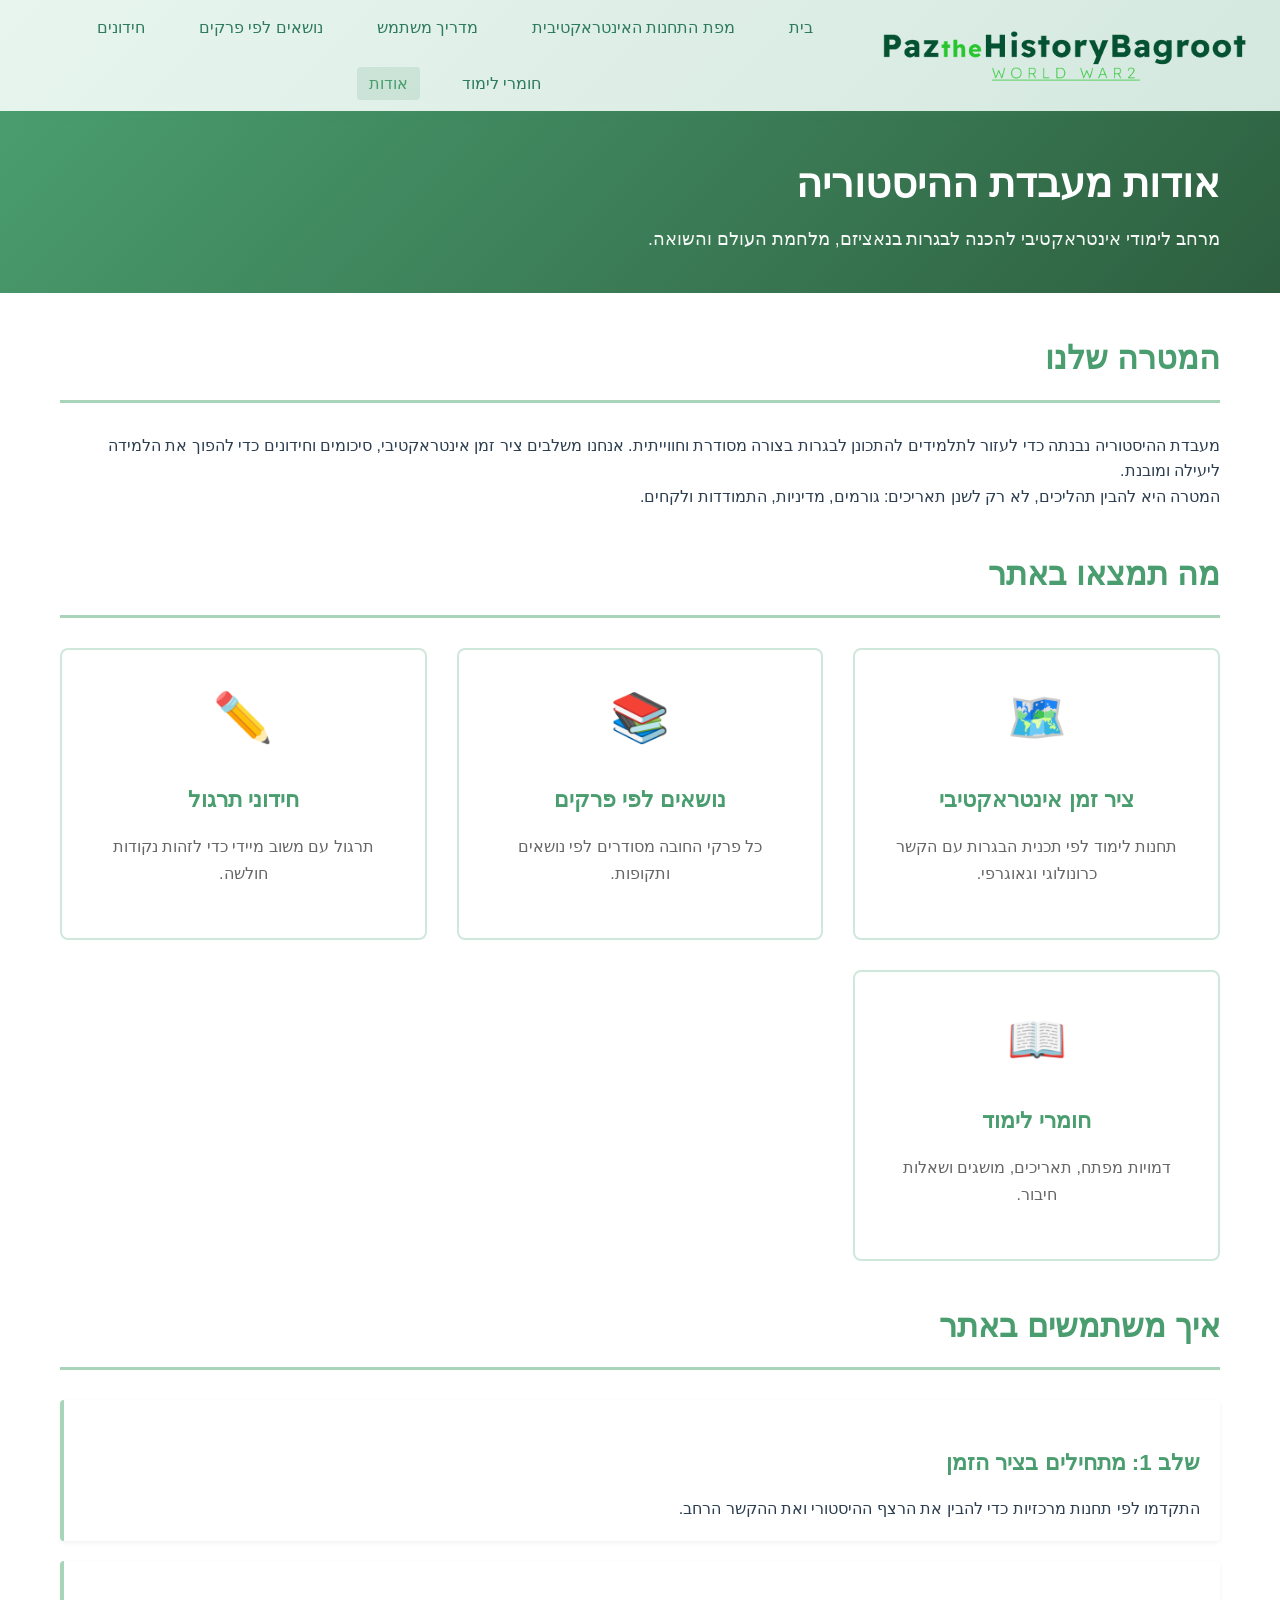
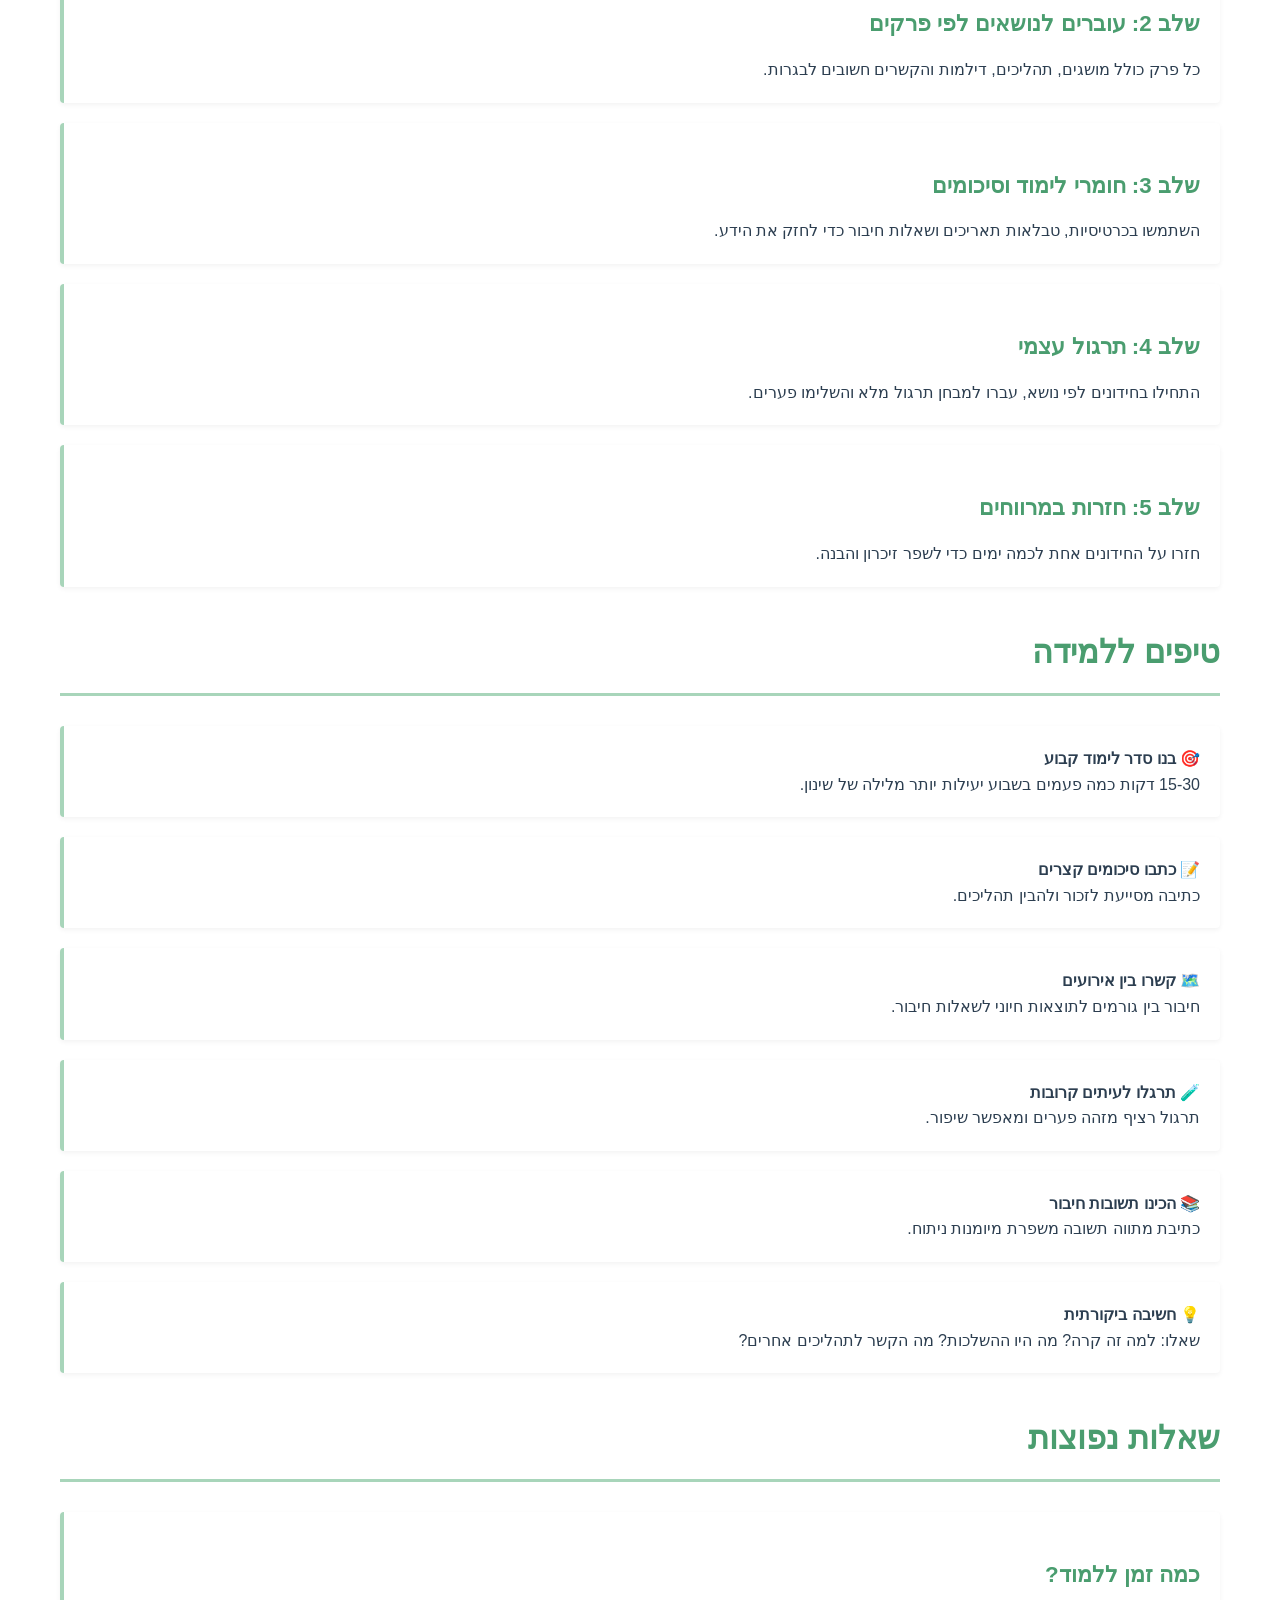
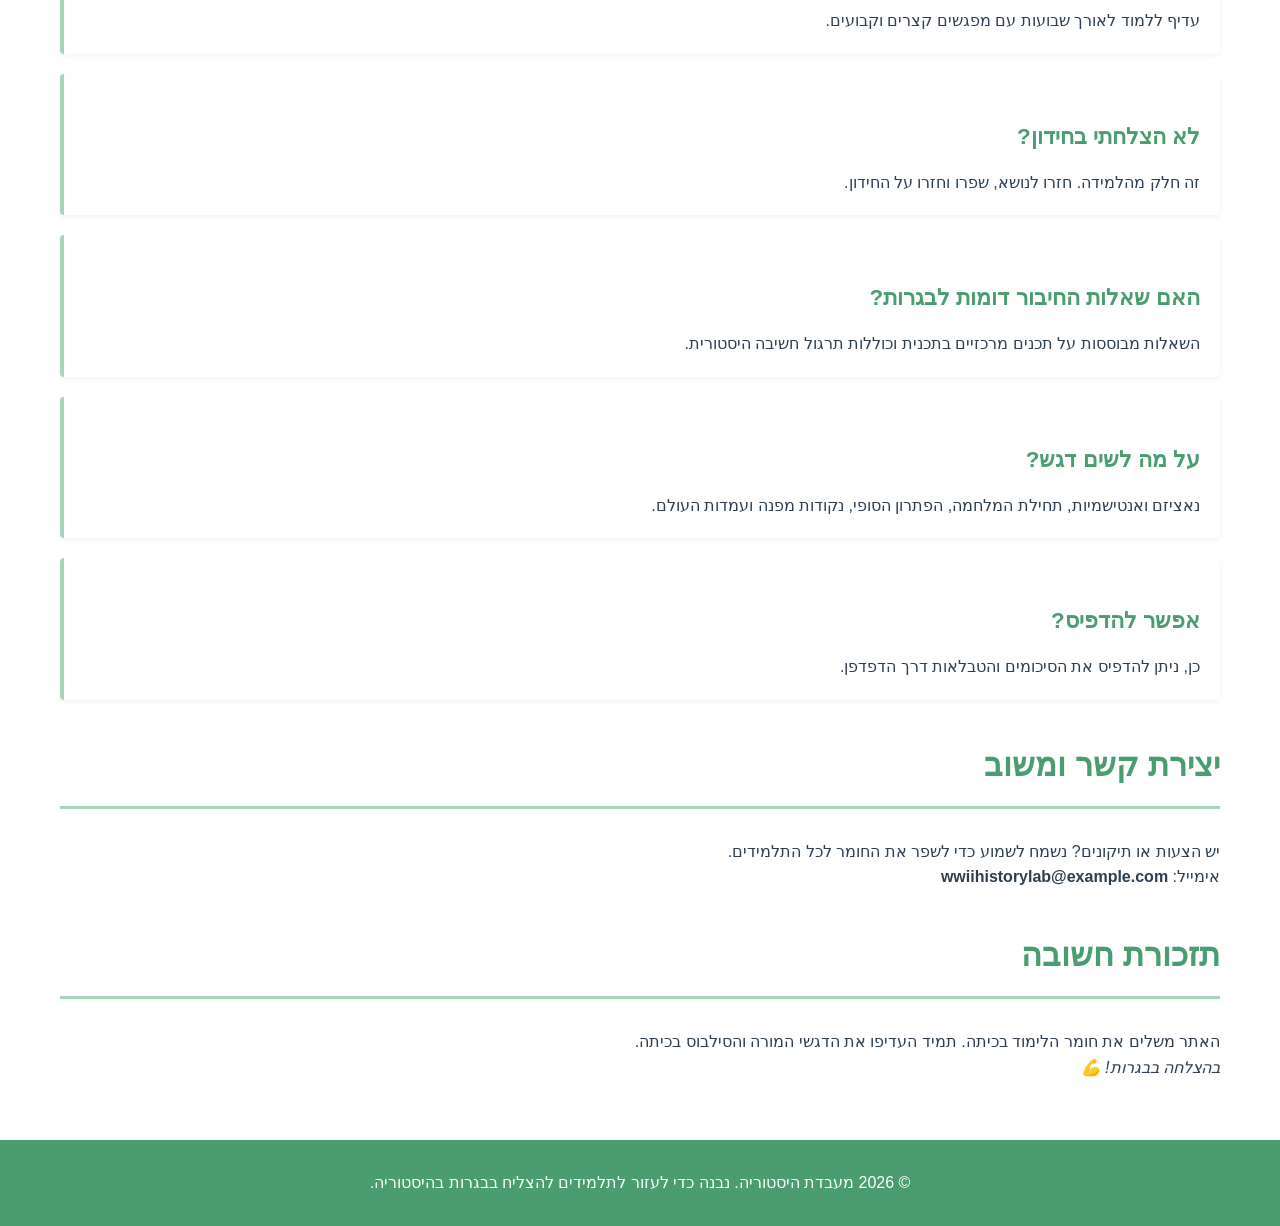
==== commit a2e5c804: "Update headers on all pages: topics, quizzes, study-materials, about, guide - consistent layout acro" ====
--- a/about.html
+++ b/about.html
@@ -10,20 +10,33 @@
 <body dir="rtl">
   <header class="main-header">
     <div class="header-container">
+      <a href="index.html" class="logo-link">
+        <img src="images/pazthehistorybagroot-high-resolution-logo-transparent.png" alt="PaztheHistoryBagroot" class="header-logo">
+      </a>
+      
       <nav class="main-nav">
         <ul>
           <li><a href="index.html">בית</a></li>
-          <li><a href="interactive-timeline.html">ציר זמן אינטראקטיבי</a></li>
-          <li><a href="timeline-map.html">מפת התחנות</a></li>
+          <li><a href="timeline-map.html">מפת התחנות האינטראקטיבית</a></li>
+          <li><a href="guide.html">מדריך משתמש</a></li>
           <li><a href="topics.html">נושאים לפי פרקים</a></li>
           <li><a href="quizzes.html">חידונים</a></li>
           <li><a href="study-materials.html">חומרי לימוד</a></li>
           <li><a href="about.html" class="active">אודות</a></li>
         </ul>
       </nav>
-      <a href="index.html" class="logo-link">
-        <img src="images/pazthehistorybagroot-high-resolution-logo-transparent.png" alt="PaztheHistoryBagroot" class="header-logo">
-      </a>
+      
+      <div class="header-actions">
+        <div id="userProfileHeader" class="user-profile-header" style="display: none;">
+          <a href="profile.html" class="profile-link">
+            <span id="userProfileIcon">👤</span>
+            <span id="userProfileName">משתמש</span>
+          </a>
+        </div>
+        <div id="authButtons" class="auth-buttons" style="display: none;">
+          <a href="auth.html" class="cta-button">התחברות</a>
+        </div>
+      </div>
     </div>
   </header>
 
--- a/styles/style.css
+++ b/styles/style.css
@@ -49,12 +49,12 @@
 }
 
 .header-container {
-  max-width: 1200px;
-  margin: 0 auto;
-  padding: 0 20px;
   display: flex;
   justify-content: space-between;
   align-items: center;
+  padding: 0 30px;
+  width: 100%;
+  max-width: 100%;
 }
 
 .logo-link {
@@ -76,6 +76,52 @@
   text-decoration: none;
 }
 
+.user-profile-header {
+  display: flex;
+  align-items: center;
+  gap: 10px;
+  padding: 8px 12px;
+  background: linear-gradient(135deg, #4ECDC4 0%, #44A08D 100%);
+  border-radius: 20px;
+  box-shadow: 0 4px 10px rgba(78, 205, 196, 0.3);
+}
+
+.profile-link {
+  display: flex;
+  align-items: center;
+  gap: 8px;
+  color: white;
+  text-decoration: none;
+  font-weight: 600;
+  font-size: 14px;
+  transition: all 0.3s ease;
+}
+
+.profile-link:hover {
+  transform: scale(1.05);
+  text-decoration: none;
+}
+
+.header-actions {
+  display: flex;
+  align-items: center;
+  gap: 15px;
+  min-width: fit-content;
+}
+
+.auth-buttons {
+  display: flex;
+  gap: 10px;
+  align-items: center;
+}
+
+.auth-buttons .cta-button {
+  padding: 8px 16px;
+  font-size: 14px;
+  margin: 0;
+  white-space: nowrap;
+}
+
 .logo h1 {
   font-size: 1.8em;
   margin-bottom: 3px;
@@ -87,11 +133,19 @@
   font-style: italic;
 }
 
+.main-nav {
+  flex: 1;
+  display: flex;
+  justify-content: center;
+  margin: 0 20px;
+}
+
 .main-nav ul {
   display: flex;
   list-style: none;
   gap: 30px;
   flex-wrap: wrap;
+  justify-content: center;
 }
 
 .main-nav a {
@@ -366,6 +420,45 @@
   transform: translateY(-5px);
 }
 
+.feature-card.featured {
+  background: linear-gradient(135deg, #f0f8f4 0%, #e8f5ef 100%);
+  border: 3px solid var(--primary-color);
+  box-shadow: 0 8px 20px rgba(74, 157, 111, 0.2);
+  position: relative;
+  overflow: hidden;
+}
+
+.feature-card.featured::before {
+  content: '⭐ המלצת האתר';
+  position: absolute;
+  top: 20px;
+  right: 20px;
+  background: linear-gradient(135deg, #2d7a5e 0%, #4a9d6f 100%);
+  color: white;
+  padding: 6px 12px;
+  font-size: 0.8em;
+  font-weight: bold;
+  border-radius: 6px;
+  box-shadow: 0 2px 8px rgba(0, 0, 0, 0.2);
+  transform: none;
+}
+
+.feature-card.featured:hover {
+  border-color: var(--accent-color);
+  box-shadow: 0 12px 30px rgba(74, 157, 111, 0.3);
+  transform: translateY(-8px) scale(1.02);
+}
+
+.feature-card.featured .feature-icon {
+  font-size: 3.5em;
+  animation: pulse 2s ease-in-out infinite;
+}
+
+@keyframes pulse {
+  0%, 100% { transform: scale(1); }
+  50% { transform: scale(1.1); }
+}
+
 .feature-icon {
   font-size: 3em;
   margin-bottom: 15px;
@@ -468,13 +561,37 @@
 /* Responsive Design */
 @media (max-width: 768px) {
   .header-container {
-    flex-direction: column;
-    gap: 15px;
+    flex-wrap: wrap;
+    padding: 12px 20px;
+  }
+
+  .logo-link {
+    order: 1;
+  }
+
+  .main-nav {
+    order: 3;
+    flex-basis: 100%;
+    margin: 10px 0 0 0;
   }
 
   .main-nav ul {
     gap: 15px;
     justify-content: center;
+    flex-wrap: wrap;
+  }
+
+  .main-nav a {
+    font-size: 13px;
+    padding: 6px 8px;
+  }
+
+  .header-actions {
+    order: 2;
+  }
+
+  .header-logo {
+    height: 40px;
   }
 
   .hero-content h2 {
@@ -491,6 +608,52 @@
 
   .start-button {
     justify-content: center;
+  }
+}
+
+@media (max-width: 480px) {
+  .header-container {
+    padding: 10px 15px;
+    gap: 8px;
+  }
+
+  .logo-link {
+    order: 1;
+  }
+
+  .header-logo {
+    height: 35px;
+  }
+
+  .main-nav {
+    order: 3;
+    flex-basis: 100%;
+    margin: 8px 0 0 0;
+  }
+
+  .main-nav ul {
+    gap: 10px;
+    font-size: 12px;
+  }
+
+  .main-nav a {
+    font-size: 12px;
+    padding: 5px 6px;
+  }
+
+  .header-actions {
+    order: 2;
+    gap: 10px;
+  }
+
+  .auth-buttons .cta-button {
+    padding: 6px 12px;
+    font-size: 12px;
+  }
+
+  .profile-link {
+    font-size: 12px;
+    gap: 5px;
   }
 }
 
@@ -1141,44 +1304,52 @@
   width: 100%;
   height: auto;
   max-width: 100%;
+  min-height: 600px;
   border: 2px solid var(--border-color);
   border-radius: 8px;
   background: linear-gradient(135deg, #fafbfa 0%, #f5f8f6 100%);
   box-shadow: 0 4px 12px rgba(74, 157, 111, 0.1);
   margin-bottom: 30px;
+  display: block;
+}
+
+.timeline-map image {
+  filter: brightness(1.05);
 }
 
 .station-marker circle {
   transition: all 0.3s ease;
+  filter: drop-shadow(0 2px 4px rgba(0, 0, 0, 0.3));
 }
 
 .station-marker.completed circle:first-child {
   fill: var(--success-color);
+  filter: drop-shadow(0 2px 6px rgba(82, 183, 136, 0.6));
 }
 
 .station-marker.current circle:first-child {
   fill: var(--accent-color);
-  filter: drop-shadow(0 0 6px rgba(45, 122, 94, 0.6));
+  filter: drop-shadow(0 0 8px rgba(45, 122, 94, 0.8));
 }
 
 .station-marker.locked {
-  opacity: 0.4;
+  opacity: 0.6;
   cursor: not-allowed !important;
 }
 
 .station-marker:not(.locked):hover circle:first-child {
-  r: 2.8;
-  filter: drop-shadow(0 0 8px rgba(45, 122, 94, 0.5));
+  r: 1.8;
+  filter: drop-shadow(0 3px 8px rgba(45, 122, 94, 0.7));
 }
 
 @keyframes pulse {
   0% {
-    r: 2.5;
+    r: 1.8;
     opacity: 1;
-    stroke-width: 0.5;
+    stroke-width: 0.3;
   }
   100% {
-    r: 5;
+    r: 3.5;
     opacity: 0;
     stroke-width: 0;
   }
@@ -1190,6 +1361,299 @@
 
 .station-path {
   opacity: 0.6;
+}
+
+.stations-group {
+  pointer-events: auto;
+  z-index: 10;
+}
+
+.station-marker {
+  pointer-events: auto;
+  cursor: pointer;
+}
+
+.map-background {
+  opacity: 1;
+}
+
+.map-background polygon {
+  transition: opacity 0.2s ease;
+}
+
+/* Modal Styles */
+.station-modal {
+  position: fixed;
+  top: 0;
+  left: 0;
+  width: 100%;
+  height: 100%;
+  z-index: 1000;
+  display: none;
+}
+
+.station-modal.active {
+  display: block;
+}
+
+.modal-overlay {
+  position: absolute;
+  top: 0;
+  left: 0;
+  width: 100%;
+  height: 100%;
+  background: rgba(0, 0, 0, 0.6);
+  backdrop-filter: blur(4px);
+}
+
+.modal-content {
+  position: fixed;
+  top: 50%;
+  left: 50%;
+  transform: translate(-50%, -50%);
+  background: white;
+  border-radius: 16px;
+  padding: 40px;
+  max-width: 700px;
+  width: 90%;
+  max-height: 85vh;
+  overflow-y: auto;
+  box-shadow: 0 20px 60px rgba(0, 0, 0, 0.3);
+  direction: rtl;
+  text-align: right;
+  animation: modalSlideIn 0.3s ease-out;
+}
+
+@keyframes modalSlideIn {
+  from {
+    opacity: 0;
+    transform: translate(-50%, -45%);
+  }
+  to {
+    opacity: 1;
+    transform: translate(-50%, -50%);
+  }
+}
+
+.modal-close {
+  position: absolute;
+  top: 15px;
+  left: 15px;
+  background: none;
+  border: none;
+  font-size: 32px;
+  color: #999;
+  cursor: pointer;
+  width: 40px;
+  height: 40px;
+  display: flex;
+  align-items: center;
+  justify-content: center;
+  border-radius: 50%;
+  transition: all 0.2s ease;
+}
+
+.modal-close:hover {
+  background: #f0f0f0;
+  color: #333;
+}
+
+.modal-title {
+  color: var(--accent-color);
+  font-size: 1.8em;
+  margin-bottom: 10px;
+  padding-left: 40px;
+}
+
+.modal-date {
+  color: var(--text-light);
+  font-size: 0.95em;
+  margin-bottom: 20px;
+  padding-bottom: 15px;
+  border-bottom: 2px solid var(--border-color);
+}
+
+.modal-description {
+  font-size: 1.1em;
+  line-height: 1.7;
+  color: var(--text-dark);
+  margin-bottom: 20px;
+}
+
+.modal-key-points h4 {
+  color: var(--accent-color);
+  font-size: 1.2em;
+  margin-bottom: 10px;
+}
+
+.modal-key-points ul {
+  list-style-position: inside;
+  margin-bottom: 15px;
+}
+
+.modal-key-points li {
+  margin-bottom: 8px;
+  line-height: 1.6;
+  color: var(--text-dark);
+}
+
+.modal-key-points .significance {
+  background: linear-gradient(135deg, #f0f8f4 0%, #e8f5ef 100%);
+  padding: 15px;
+  border-radius: 8px;
+  border-right: 4px solid var(--success-color);
+  margin-top: 15px;
+}
+
+/* Quiz Section Styles */
+.quiz-section {
+  margin-top: 30px;
+  padding-top: 25px;
+  border-top: 3px solid var(--primary-color);
+}
+
+.quiz-title {
+  color: var(--primary-color);
+  font-size: 1.4em;
+  margin-bottom: 15px;
+  text-align: center;
+}
+
+.quiz-question {
+  font-size: 1.15em;
+  font-weight: 500;
+  color: var(--text-dark);
+  margin-bottom: 20px;
+  line-height: 1.6;
+}
+
+.quiz-options {
+  display: flex;
+  flex-direction: column;
+  gap: 12px;
+  margin-bottom: 20px;
+}
+
+.quiz-option {
+  background: linear-gradient(135deg, #f8f9fa 0%, #e9ecef 100%);
+  border: 2px solid #d0e8dc;
+  border-radius: 10px;
+  padding: 15px 20px;
+  font-size: 1.05em;
+  text-align: right;
+  cursor: pointer;
+  transition: all 0.3s ease;
+  color: var(--text-dark);
+  font-weight: 500;
+}
+
+.quiz-option:hover:not(:disabled) {
+  background: linear-gradient(135deg, #e8f5ef 0%, #d4e8df 100%);
+  border-color: var(--primary-color);
+  transform: translateX(-5px);
+  box-shadow: 0 4px 12px rgba(74, 157, 111, 0.2);
+}
+
+.quiz-option:disabled {
+  cursor: not-allowed;
+  opacity: 0.7;
+}
+
+.quiz-option.correct {
+  background: linear-gradient(135deg, #d1f2dd 0%, #a8e6c1 100%);
+  border-color: var(--success-color);
+  color: #2d7a5e;
+  font-weight: bold;
+  animation: correctPulse 0.5s ease;
+}
+
+.quiz-option.incorrect {
+  background: linear-gradient(135deg, #ffe0e0 0%, #ffcccc 100%);
+  border-color: var(--warning-color);
+  color: #c0392b;
+  animation: shake 0.5s ease;
+}
+
+@keyframes correctPulse {
+  0%, 100% { transform: scale(1); }
+  50% { transform: scale(1.05); }
+}
+
+@keyframes shake {
+  0%, 100% { transform: translateX(0); }
+  25% { transform: translateX(-10px); }
+  75% { transform: translateX(10px); }
+}
+
+.quiz-feedback {
+  text-align: center;
+  font-size: 1.1em;
+  font-weight: 600;
+  padding: 12px;
+  border-radius: 8px;
+  margin-top: 10px;
+}
+
+.quiz-feedback.success {
+  background: #d1f2dd;
+  color: var(--success-color);
+  border: 2px solid var(--success-color);
+}
+
+.quiz-feedback.error {
+  background: #ffe0e0;
+  color: var(--warning-color);
+  border: 2px solid var(--warning-color);
+}
+
+/* Station Completion Animation */
+.station-marker.completing {
+  animation: stationComplete 0.8s ease-out;
+}
+
+@keyframes stationComplete {
+  0% {
+    transform: scale(1);
+    opacity: 1;
+  }
+  25% {
+    transform: scale(1.5);
+    opacity: 0.8;
+  }
+  50% {
+    transform: scale(1.2) rotate(180deg);
+    opacity: 1;
+  }
+  75% {
+    transform: scale(1.4);
+    opacity: 0.9;
+  }
+  100% {
+    transform: scale(1);
+    opacity: 1;
+  }
+}
+
+.station-checkmark {
+  animation: checkmarkAppear 0.5s ease-out;
+}
+
+@keyframes checkmarkAppear {
+  0% {
+    opacity: 0;
+    transform: scale(0);
+  }
+  50% {
+    transform: scale(1.3);
+  }
+  100% {
+    opacity: 1;
+    transform: scale(1);
+  }
+}
+
+.map-background polygon:hover {
+  opacity: 0.8;
 }
 
 .map-info-panel {
@@ -1409,8 +1873,276 @@
   }
 }
 
+/* Gamification Styles */
+.gamification-stats {
+  background: linear-gradient(135deg, #4a9d6f 0%, #2d7a5e 100%);
+  color: white;
+  padding: 20px;
+  border-radius: 12px;
+  display: grid;
+  grid-template-columns: repeat(auto-fit, minmax(120px, 1fr));
+  gap: 15px;
+  margin: 20px 0;
+  box-shadow: 0 4px 12px rgba(74, 157, 111, 0.3);
+  align-items: center;
+}
+
+.stats-item {
+  display: flex;
+  align-items: center;
+  gap: 10px;
+  flex-wrap: wrap;
+  text-align: center;
+}
+
+.stat-icon {
+  font-size: 1.8em;
+  min-width: 40px;
+}
+
+.stat-content {
+  flex: 1;
+}
+
+.stat-label {
+  font-size: 0.85em;
+  opacity: 0.9;
+}
+
+.stat-value {
+  font-size: 1.6em;
+  font-weight: bold;
+}
+
+.achievements-btn {
+  background: linear-gradient(135deg, #FFE66D 0%, #FFC93C 100%);
+  color: #333;
+  border: none;
+  padding: 10px 20px;
+  border-radius: 8px;
+  font-weight: bold;
+  cursor: pointer;
+  transition: all 0.3s ease;
+  font-size: 0.95em;
+  grid-column: 1 / -1;
+}
+
+.achievements-btn:hover {
+  transform: translateY(-2px);
+  box-shadow: 0 6px 16px rgba(255, 201, 60, 0.4);
+}
+
+/* Confetti Animation */
+.confetti-container {
+  position: fixed;
+  top: 0;
+  left: 0;
+  width: 100%;
+  height: 100%;
+  pointer-events: none;
+  z-index: 9999;
+}
+
+.confetti {
+  position: absolute;
+  width: 10px;
+  height: 10px;
+  top: -10px;
+  animation: confettiFall 3s ease-in forwards;
+  border-radius: 50%;
+}
+
+@keyframes confettiFall {
+  to {
+    transform: translateY(100vh) rotate(360deg);
+    opacity: 0;
+  }
+}
+
+/* Achievement Badge */
+.achievement-badge {
+  position: fixed;
+  top: 80px;
+  right: 20px;
+  background: linear-gradient(135deg, #FFD700 0%, #FFA500 100%);
+  color: #333;
+  padding: 15px 25px;
+  border-radius: 10px;
+  font-weight: bold;
+  font-size: 1.1em;
+  box-shadow: 0 8px 20px rgba(255, 165, 0, 0.4);
+  z-index: 1001;
+  opacity: 0;
+  transform: translateY(-100px);
+  transition: all 0.5s ease;
+}
+
+.achievement-badge.show {
+  opacity: 1;
+  transform: translateY(0);
+}
+
+/* Achievements Modal */
+.achievements-modal {
+  position: fixed;
+  top: 0;
+  left: 0;
+  width: 100%;
+  height: 100%;
+  background: rgba(0, 0, 0, 0.7);
+  display: flex;
+  align-items: center;
+  justify-content: center;
+  z-index: 1002;
+  opacity: 0;
+  pointer-events: none;
+}
+
+.achievements-modal.active {
+  opacity: 1;
+  pointer-events: all;
+}
+
+.achievements-content {
+  background: white;
+  border-radius: 16px;
+  padding: 40px;
+  max-width: 800px;
+  width: 90%;
+  max-height: 85vh;
+  overflow-y: auto;
+  position: relative;
+  box-shadow: 0 20px 60px rgba(0, 0, 0, 0.3);
+  animation: modalSlideIn 0.3s ease-out;
+  direction: rtl;
+  text-align: right;
+}
+
+.achievements-content h2 {
+  color: var(--accent-color);
+  font-size: 2em;
+  margin-bottom: 30px;
+  text-align: center;
+}
+
+.achievements-grid {
+  display: grid;
+  grid-template-columns: repeat(auto-fill, minmax(150px, 1fr));
+  gap: 15px;
+}
+
+.achievement-card {
+  background: linear-gradient(135deg, #f0f8f4 0%, #e8f5ef 100%);
+  border: 2px solid var(--border-color);
+  border-radius: 12px;
+  padding: 15px;
+  text-align: center;
+  transition: all 0.3s ease;
+  position: relative;
+}
+
+.achievement-card.unlocked {
+  background: linear-gradient(135deg, #fff8e1 0%, #ffe8b6 100%);
+  border-color: var(--warning-color);
+  box-shadow: 0 4px 12px rgba(255, 152, 0, 0.3);
+}
+
+.achievement-card.locked {
+  opacity: 0.6;
+  filter: grayscale(100%);
+}
+
+.achievement-badge-img {
+  font-size: 2.5em;
+  margin-bottom: 10px;
+}
+
+.achievement-name {
+  font-weight: bold;
+  color: var(--accent-color);
+  margin-bottom: 8px;
+  font-size: 0.95em;
+}
+
+.achievement-desc {
+  font-size: 0.8em;
+  color: var(--text-light);
+  margin-bottom: 10px;
+}
+
+.unlocked-badge {
+  background: var(--success-color);
+  color: white;
+  padding: 5px 10px;
+  border-radius: 4px;
+  font-size: 0.75em;
+  font-weight: bold;
+}
+
+.locked-badge {
+  color: var(--text-light);
+  font-size: 0.75em;
+}
+
+/* Points Animation */
+.points-animation {
+  display: block;
+  color: #FFD700;
+  font-weight: bold;
+  font-size: 1.2em;
+  margin-top: 5px;
+  animation: pointsPop 0.8s ease-out;
+}
+
+@keyframes pointsPop {
+  0% {
+    transform: scale(0);
+    opacity: 1;
+  }
+  100% {
+    transform: scale(1);
+    opacity: 1;
+  }
+}
+
+@media (max-width: 768px) {
+  .gamification-stats {
+    grid-template-columns: repeat(2, 1fr);
+  }
+
+  .achievements-grid {
+    grid-template-columns: repeat(2, 1fr);
+  }
+
+  .achievements-content {
+    padding: 20px;
+  }
+
+  .achievements-content h2 {
+    font-size: 1.5em;
+    margin-bottom: 20px;
+  }
+}
+
 @media (max-width: 480px) {
+  .gamification-stats {
+    grid-template-columns: 1fr;
+  }
+
+  .achievements-btn {
+    grid-column: auto;
+  }
+
+  .achievements-grid {
+    grid-template-columns: 1fr;
+  }
+
+  .achievement-modal {
+    padding: 10px;
+  }
+  
   .map-legend h3 {
+
     font-size: 1em;
   }
 
@@ -1436,4 +2168,81 @@
     padding: 12px 20px;
     font-size: 0.9em;
   }
+}
+
+/* Level Up Modal Styles */
+.level-up-modal {
+  position: fixed;
+  top: 0;
+  left: 0;
+  width: 100%;
+  height: 100%;
+  background: rgba(0, 0, 0, 0.7);
+  display: flex;
+  align-items: center;
+  justify-content: center;
+  z-index: 9999;
+  opacity: 0;
+  transition: opacity 0.3s ease;
+}
+
+.level-up-modal.show {
+  opacity: 1;
+}
+
+.level-up-content {
+  background: white;
+  border-radius: 16px;
+  padding: 40px;
+  text-align: center;
+  box-shadow: 0 20px 60px rgba(0, 0, 0, 0.3);
+  animation: slideInUp 0.5s ease;
+}
+
+.level-up-content h2 {
+  font-size: 32px;
+  margin-bottom: 20px;
+  color: #667eea;
+}
+
+.level-display {
+  font-size: 48px;
+  font-weight: 700;
+  color: #FFD700;
+  text-shadow: 0 2px 10px rgba(255, 215, 0, 0.3);
+  margin-bottom: 20px;
+}
+
+.level-up-content p {
+  color: #666;
+  margin-bottom: 20px;
+  font-size: 16px;
+}
+
+.level-up-content button {
+  padding: 12px 30px;
+  background: linear-gradient(135deg, #667eea 0%, #764ba2 100%);
+  color: white;
+  border: none;
+  border-radius: 8px;
+  font-size: 16px;
+  font-weight: 600;
+  cursor: pointer;
+  transition: all 0.3s ease;
+}
+
+.level-up-content button:hover {
+  transform: translateY(-2px);
+  box-shadow: 0 10px 25px rgba(102, 126, 234, 0.4);
+}
+
+@keyframes slideInUp {
+  from {
+    transform: translateY(50px);
+    opacity: 0;
+  }
+  to {
+    transform: translateY(0);
+    opacity: 1;
+  }
 }
